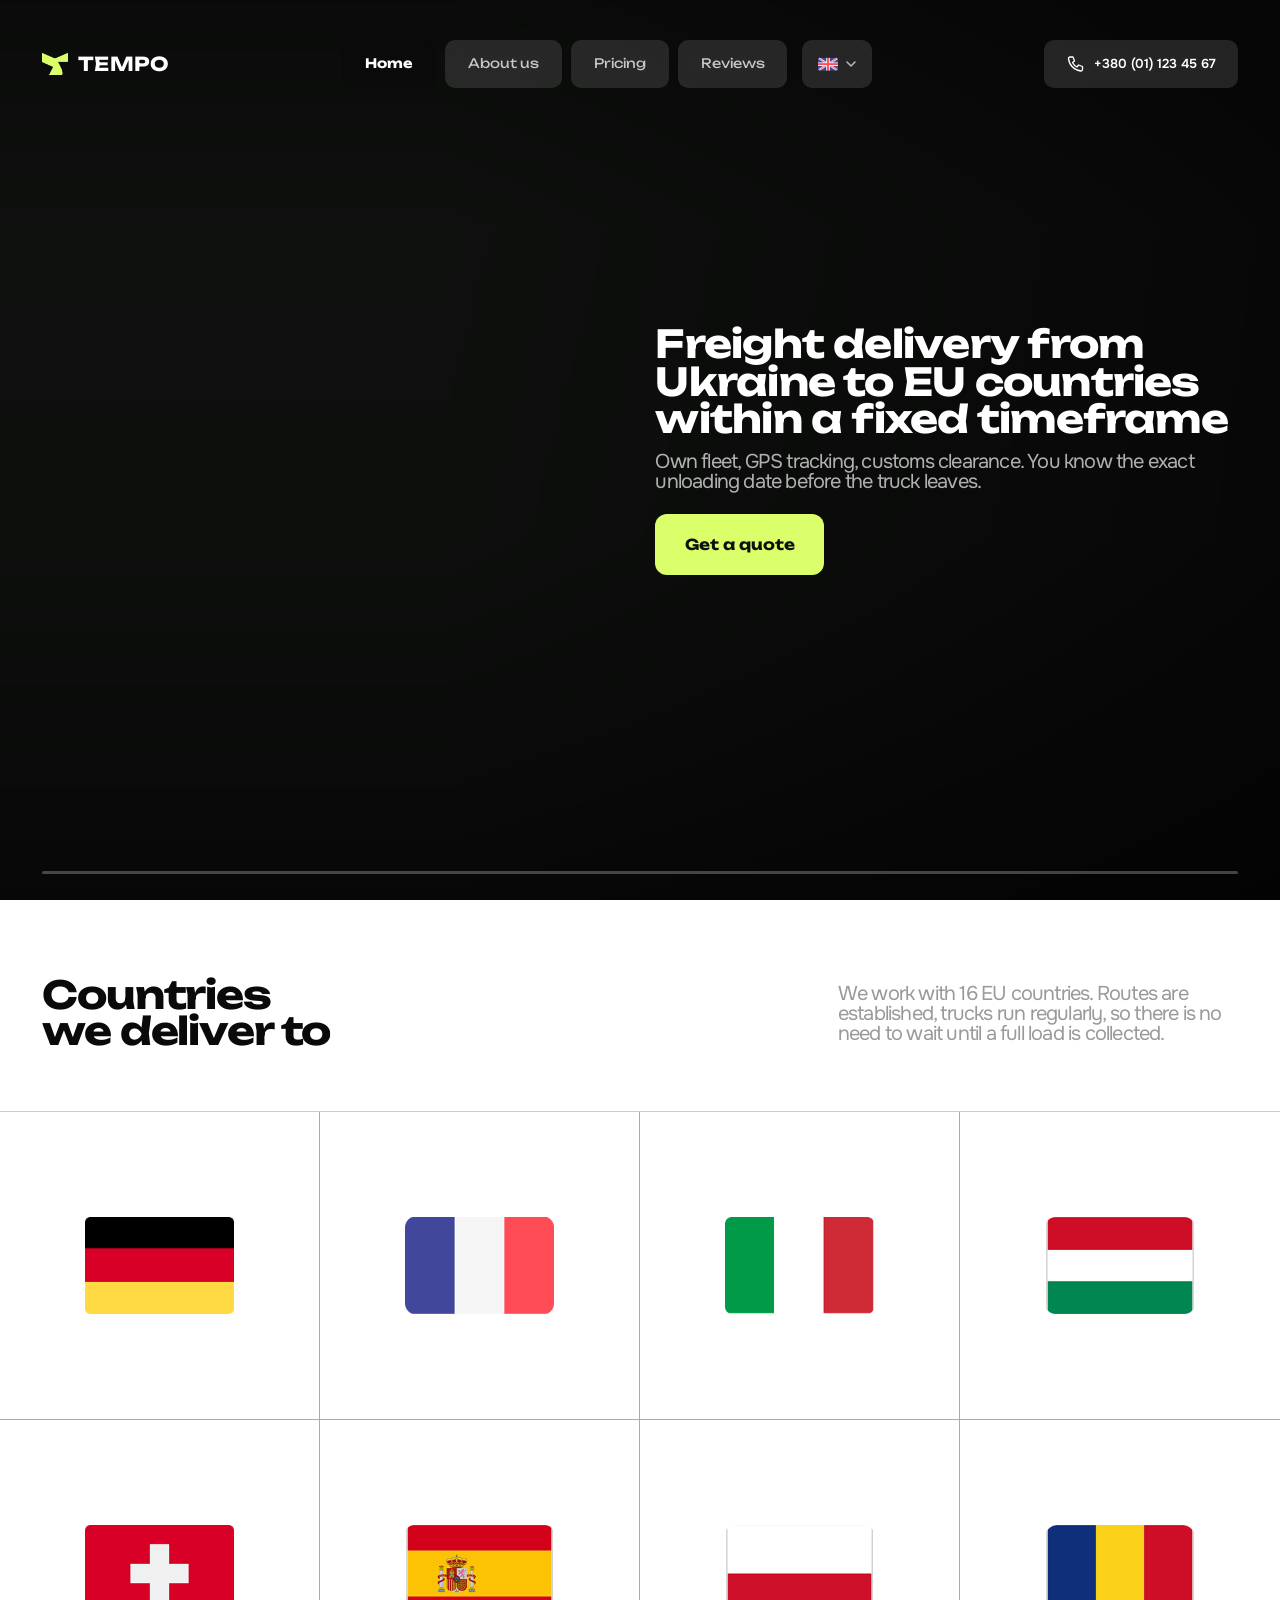
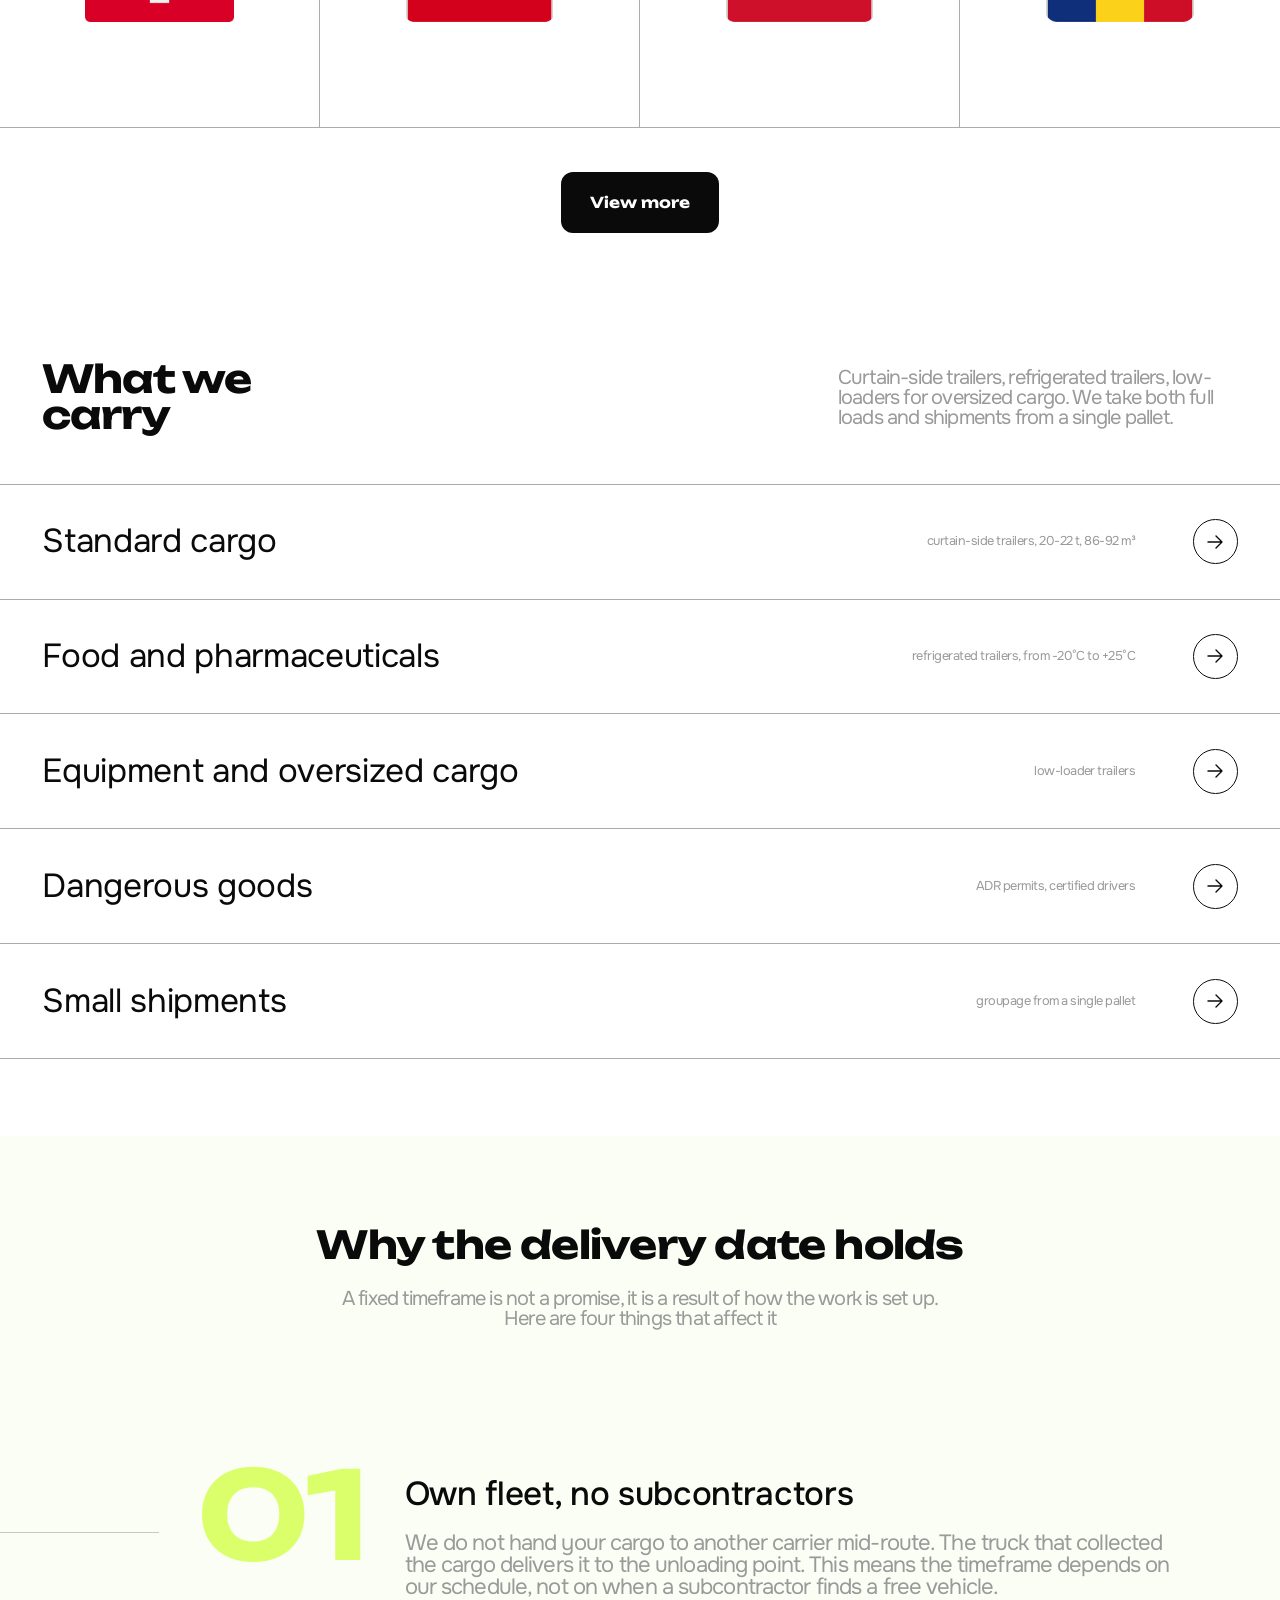
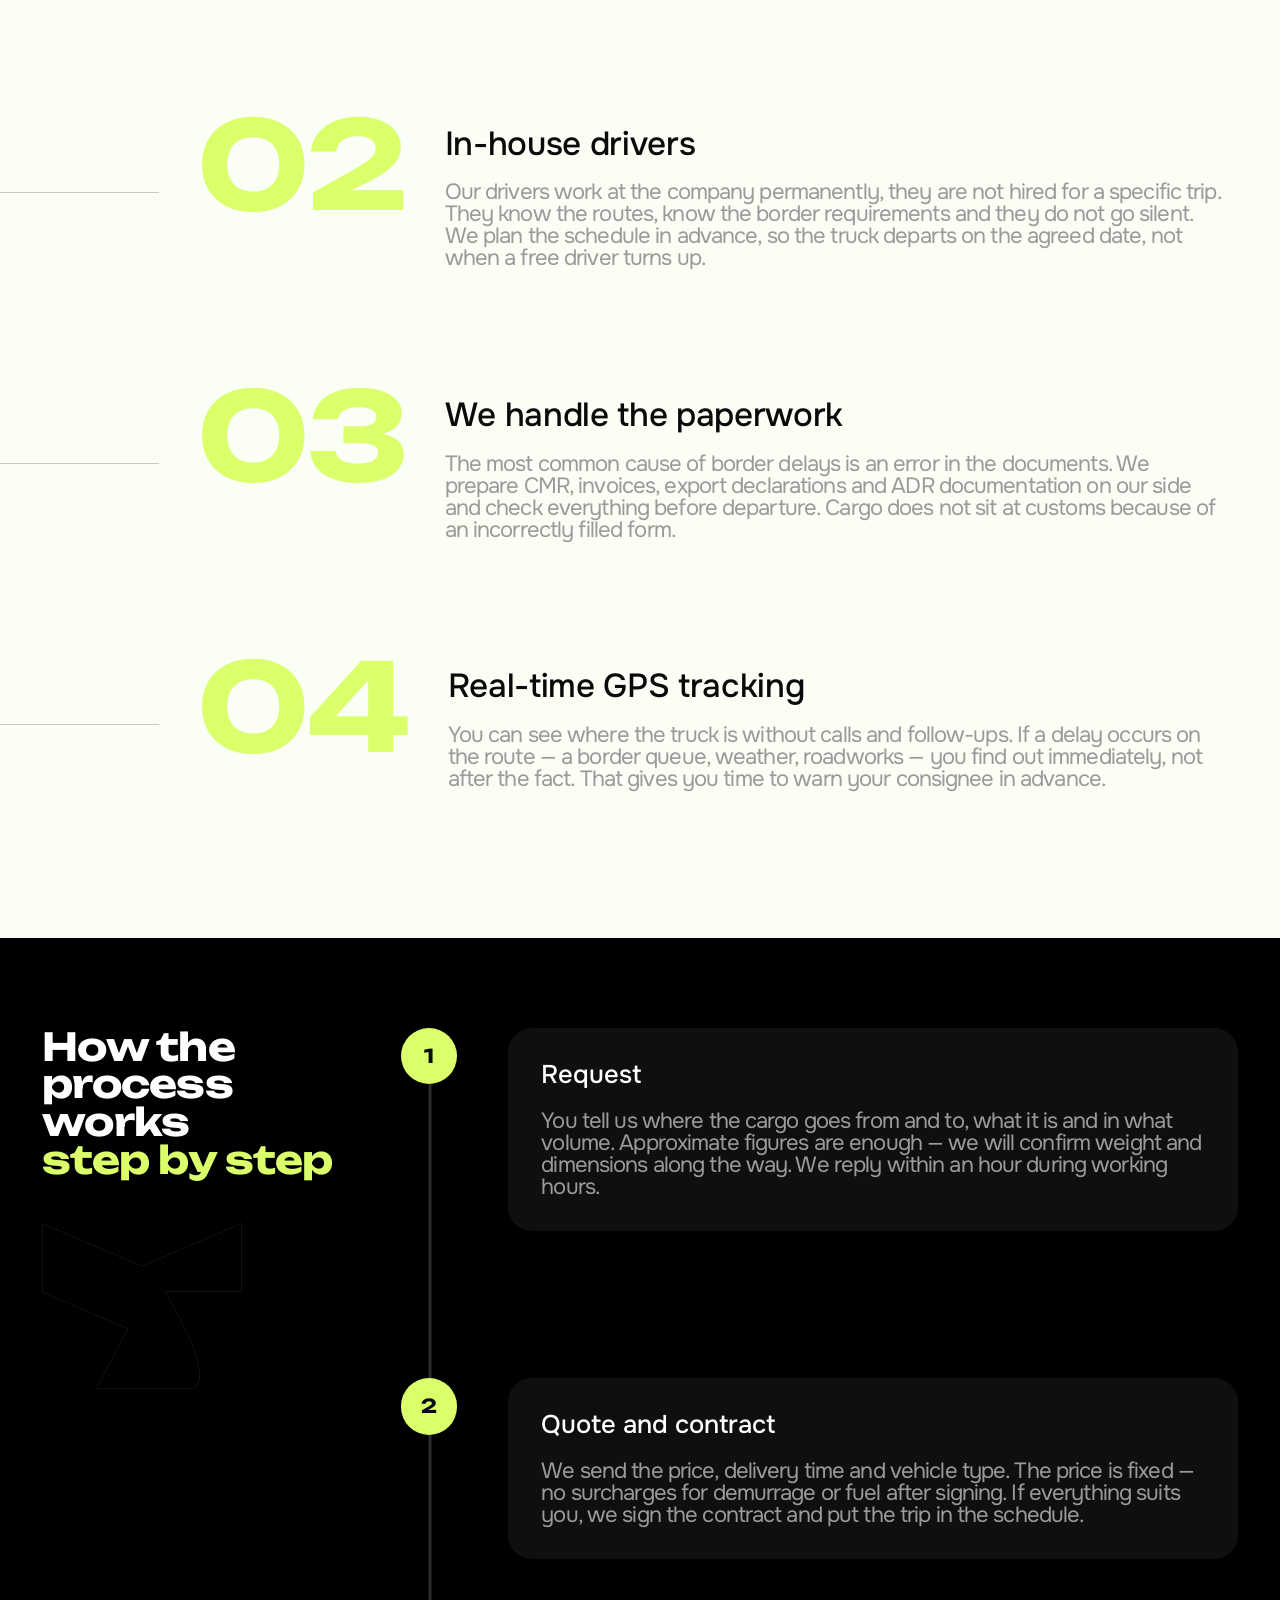
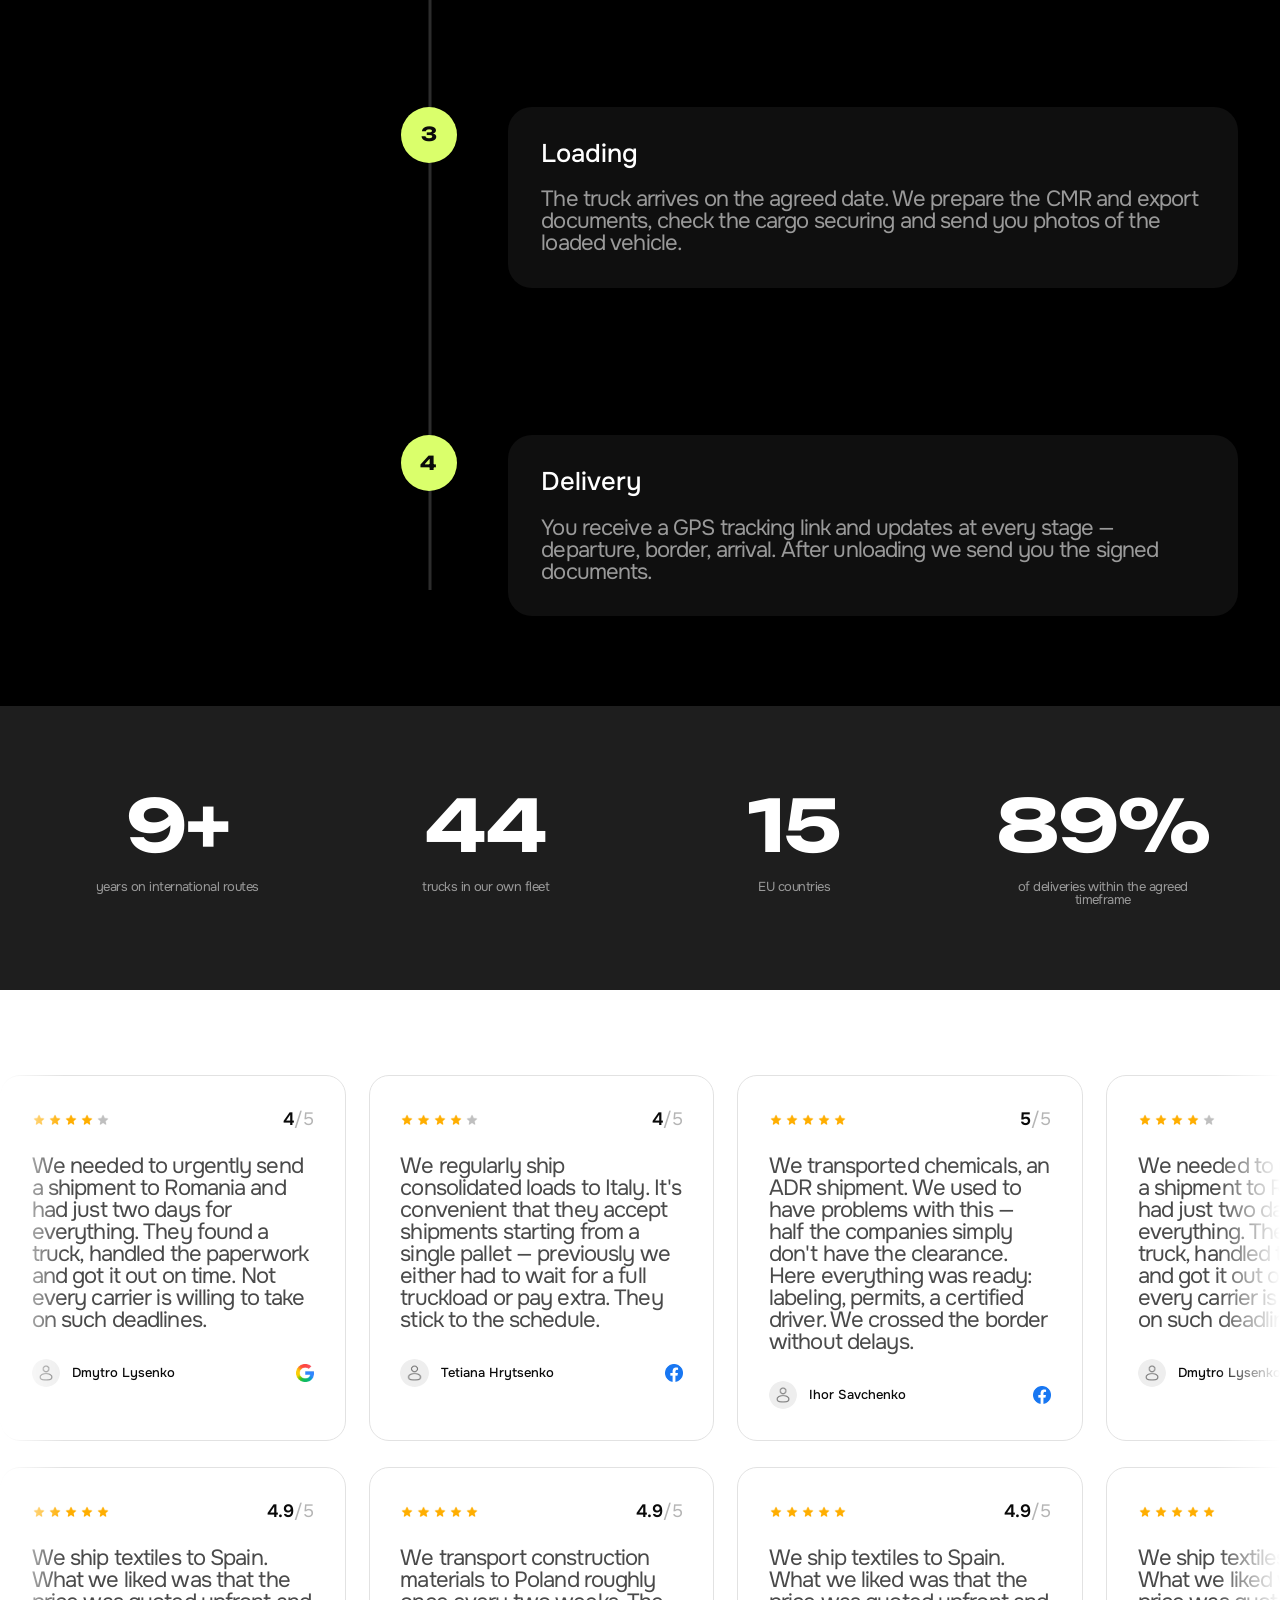
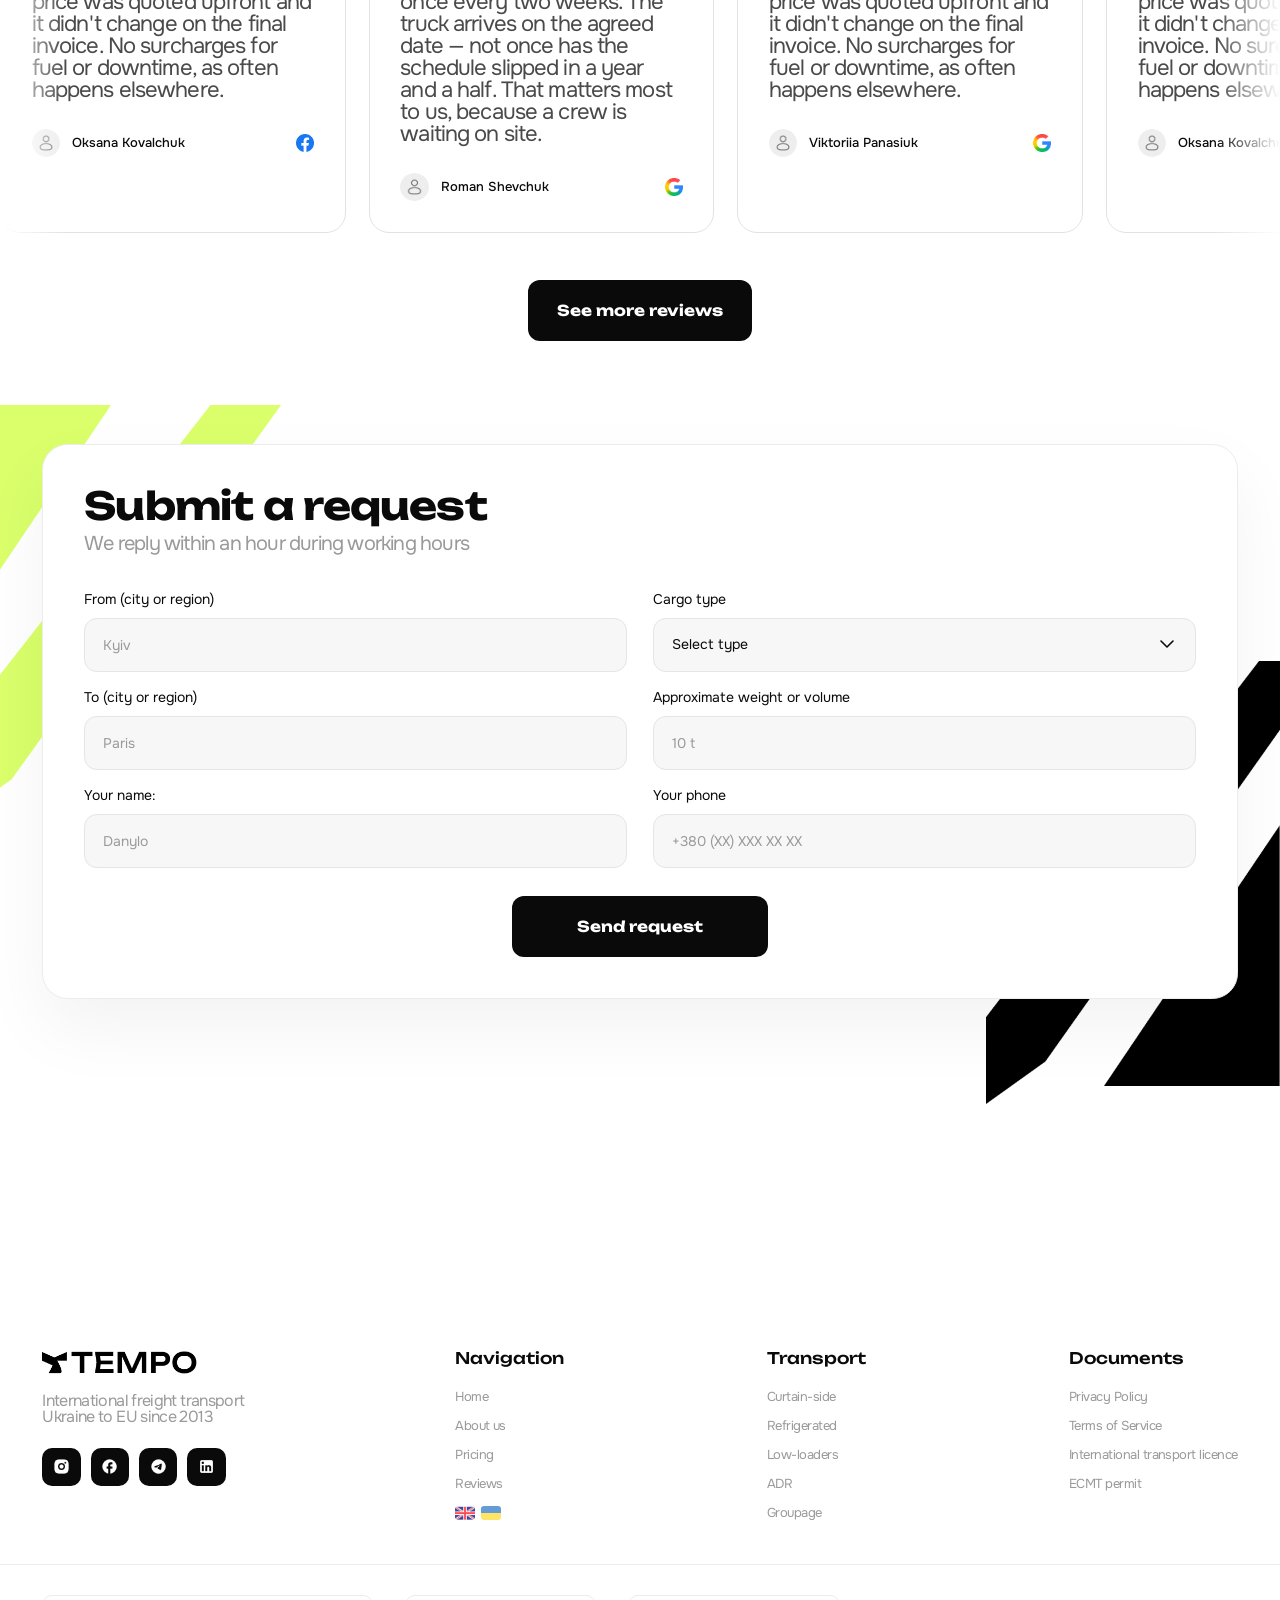
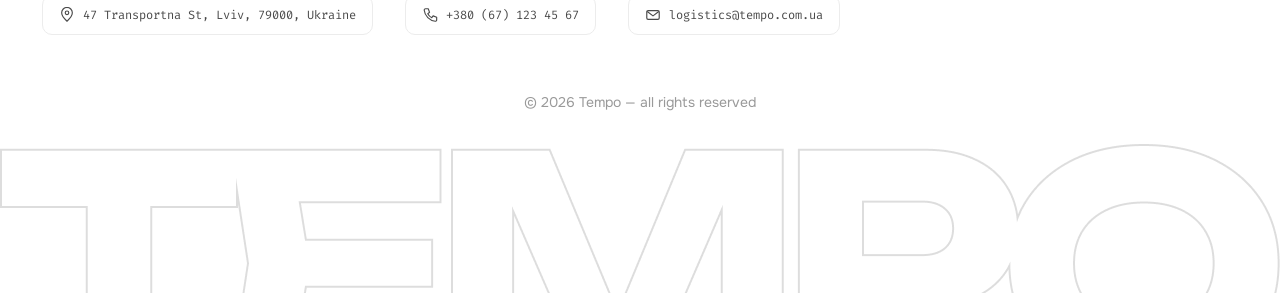
==== en/index.html @ 247bd6f9 "added uk language" ====
<!DOCTYPE html>
<html lang="en">
<head>
  <meta charset="UTF-8">
  <meta name="viewport" content="width=device-width, initial-scale=1.0">
  <title>Tempo — Freight delivery from Ukraine to EU countries</title>

  <link rel="preconnect" href="https://fonts.googleapis.com">
  <link rel="preconnect" href="https://fonts.gstatic.com" crossorigin>
  <link href="https://fonts.googleapis.com/css2?family=Unbounded:wght@400;500;600;700;800&family=Onest:wght@400;500;600;700&family=Fira+Code:wght@400;500;600&display=swap" rel="stylesheet">

  <link rel="stylesheet" href="../css/style.css">
</head>
<body>

  <header class="header">
    <div class="container header__inner">
      <a href="index.html" class="logo">
        <span class="logo__icon" aria-hidden="true"></span>
        <span>TEMPO</span>
      </a>

      <nav class="nav">
        <ul class="nav__list">
          <li><a href="index.html" class="nav__link is-active">Home</a></li>
          <li><a href="about.html" class="nav__link">About us</a></li>
          <li><a href="prices.html" class="nav__link">Pricing</a></li>
          <li><a href="reviews.html" class="nav__link">Reviews</a></li>
        </ul>

        <div class="lang-switch">
          <button class="lang-switch__btn" type="button" aria-expanded="false" aria-haspopup="true">
            <span class="lang-switch__flag" aria-hidden="true">
              <img src="../assets/img/uk-flag.png" alt="">
            </span>
            <svg class="lang-switch__chevron" width="10" height="6" viewBox="0 0 10 6" fill="none" xmlns="http://www.w3.org/2000/svg">
              <path d="M1 1L5 5L9 1" stroke="currentColor" stroke-width="1.5" stroke-linecap="round" stroke-linejoin="round"/>
            </svg>
          </button>
          <ul class="lang-switch__menu">
            <li><a href="../index.html" class="lang-switch__option">
              <svg width="20" height="14" viewBox="0 0 20 14" xmlns="http://www.w3.org/2000/svg" class="lang-switch__option-flag">
                <rect width="20" height="7" fill="#005BBB"/>
                <rect y="7" width="20" height="7" fill="#FFD500"/>
              </svg>
              Українська
            </a></li>
          </ul>
        </div>
      </nav>

      <a href="tel:+380011234567" class="phone">
        <svg width="18" height="18" viewBox="0 0 18 18" fill="none" xmlns="http://www.w3.org/2000/svg">
          <path d="M4 2h3l1.5 4-2 1.5a10 10 0 0 0 4.5 4.5l1.5-2 4 1.5v3a1.5 1.5 0 0 1-1.6 1.5A14 14 0 0 1 2.5 3.6 1.5 1.5 0 0 1 4 2Z" stroke="currentColor" stroke-width="1.3" stroke-linejoin="round"/>
        </svg>
        +380 (01) 123 45 67
      </a>
    </div>
  </header>

  <main>
    <section class="hero" data-header-theme="dark">
      <video class="hero__video" autoplay muted loop playsinline id="heroVideo">
        <source src="../assets/video/main-video.mp4" type="video/mp4">
      </video>
      <div class="hero__overlay"></div>

      <div class="container hero__inner">
        <div class="hero__content">
          <h1 class="hero__title">Freight delivery from Ukraine to EU countries within a fixed timeframe</h1>
          <p class="hero__subtitle subheading">Own fleet, GPS tracking, customs clearance. You know the exact unloading date before the truck leaves.</p>
          <a href="#contact" class="btn btn--primary">Get a quote</a>
        </div>
      </div>

      <div class="hero__progress" aria-hidden="true">
        <div class="hero__progress-fill" id="videoProgress"></div>
      </div>
    </section>

    <section class="countries" data-header-theme="light">
      <div class="container countries__header">
        <h2 class="countries__title" data-anim="wipe">Countries<br>we deliver to</h2>
        <p class="countries__desc subheading" data-anim="wipe">We work with 16 EU countries. Routes are established, trucks run regularly, so there is no need to wait until a full load is collected.</p>
      </div>

      <div class="countries__grid" data-anim="stagger">
        <div class="country-card">
          <img src="../assets/img/germany.png" alt="Germany" class="country-card__flag">
          <div class="country-card__overlay">
            <div class="country-card__info">
              <span class="country-card__label">Delivery time:</span>
              <span class="country-card__days">3–5 days</span>
              <ul class="country-card__cities">
                <li>Berlin</li><li>Hamburg</li><li>Munich</li><li>Cologne</li><li>Frankfurt</li><li>Stuttgart</li>
              </ul>
            </div>
            <h3 class="country-card__name">Germany</h3>
          </div>
        </div>

        <div class="country-card">
          <img src="../assets/img/france.png" alt="France" class="country-card__flag">
          <div class="country-card__overlay">
            <div class="country-card__info">
              <span class="country-card__label">Delivery time:</span>
              <span class="country-card__days">6–8 days</span>
              <ul class="country-card__cities">
                <li>Paris</li><li>Lyon</li><li>Marseille</li><li>Toulouse</li><li>Nice</li><li>Nantes</li><li>Strasbourg</li>
              </ul>
            </div>
            <h3 class="country-card__name">France</h3>
          </div>
        </div>

        <div class="country-card">
          <img src="../assets/img/italy.png" alt="Italy" class="country-card__flag">
          <div class="country-card__overlay">
            <div class="country-card__info">
              <span class="country-card__label">Delivery time:</span>
              <span class="country-card__days">5–7 days</span>
              <ul class="country-card__cities">
                <li>Milan</li><li>Rome</li><li>Turin</li><li>Bologna</li><li>Verona</li><li>Naples</li><li>Florence</li>
              </ul>
            </div>
            <h3 class="country-card__name">Italy</h3>
          </div>
        </div>

        <div class="country-card">
          <img src="../assets/img/hungary.png" alt="Hungary" class="country-card__flag">
          <div class="country-card__overlay">
            <div class="country-card__info">
              <span class="country-card__label">Delivery time:</span>
              <span class="country-card__days">2–3 days</span>
              <ul class="country-card__cities">
                <li>Budapest</li><li>Debrecen</li><li>Szeged</li><li>Miskolc</li><li>Győr</li><li>Pécs</li>
              </ul>
            </div>
            <h3 class="country-card__name">Hungary</h3>
          </div>
        </div>

        <div class="country-card">
          <img src="../assets/img/switzland.png" alt="Switzerland" class="country-card__flag">
          <div class="country-card__overlay">
            <div class="country-card__info">
              <span class="country-card__label">Delivery time:</span>
              <span class="country-card__days">5–7 days</span>
              <ul class="country-card__cities">
                <li>Zurich</li><li>Geneva</li><li>Basel</li><li>Bern</li><li>Lausanne</li><li>Lucerne</li>
              </ul>
            </div>
            <h3 class="country-card__name">Switzerland</h3>
          </div>
        </div>

        <div class="country-card">
          <img src="../assets/img/spain.png" alt="Spain" class="country-card__flag">
          <div class="country-card__overlay">
            <div class="country-card__info">
              <span class="country-card__label">Delivery time:</span>
              <span class="country-card__days">8–10 days</span>
              <ul class="country-card__cities">
                <li>Madrid</li><li>Barcelona</li><li>Valencia</li><li>Zaragoza</li><li>Seville</li><li>Bilbao</li>
              </ul>
            </div>
            <h3 class="country-card__name">Spain</h3>
          </div>
        </div>

        <div class="country-card">
          <img src="../assets/img/poland.png" alt="Poland" class="country-card__flag">
          <div class="country-card__overlay">
            <div class="country-card__info">
              <span class="country-card__label">Delivery time:</span>
              <span class="country-card__days">2–3 days</span>
              <ul class="country-card__cities">
                <li>Warsaw</li><li>Krakow</li><li>Wrocław</li><li>Poznań</li><li>Gdańsk</li><li>Łódź</li><li>Katowice</li>
              </ul>
            </div>
            <h3 class="country-card__name">Poland</h3>
          </div>
        </div>

        <div class="country-card">
          <img src="../assets/img/romania.png" alt="Romania" class="country-card__flag">
          <div class="country-card__overlay">
            <div class="country-card__info">
              <span class="country-card__label">Delivery time:</span>
              <span class="country-card__days">3–4 days</span>
              <ul class="country-card__cities">
                <li>Bucharest</li><li>Cluj-Napoca</li><li>Timișoara</li><li>Iași</li><li>Constanța</li><li>Brașov</li>
              </ul>
            </div>
            <h3 class="country-card__name">Romania</h3>
          </div>
        </div>
      </div>

      <div class="countries__footer">
        <a href="#" class="btn btn--dark">View more</a>
      </div>
    </section>

    <section class="carry" data-header-theme="light">
      <div class="container carry__header">
        <h2 class="carry__title" data-anim="wipe">What we<br>carry</h2>
        <p class="carry__desc subheading" data-anim="wipe">Curtain-side trailers, refrigerated trailers, low-loaders for oversized cargo. We take both full loads and shipments from a single pallet.</p>
      </div>

      <div class="accordion" data-anim="stagger">
        <div class="accordion-item">
          <button class="accordion-item__header" type="button" aria-expanded="false">
            <h3 class="accordion-item__title">Standard cargo</h3>
            <p class="accordion-item__preview">curtain-side trailers, 20-22 t, 86-92 m³</p>
            <span class="accordion-item__icon" aria-hidden="true">
              <svg width="20" height="20" viewBox="0 0 20 20" fill="none" xmlns="http://www.w3.org/2000/svg">
                <path d="M3 10H17M17 10L11 4M17 10L11 16" stroke="currentColor" stroke-width="1.4" stroke-linecap="round" stroke-linejoin="round"/>
              </svg>
            </span>
          </button>
          <div class="accordion-item__panel">
            <div class="accordion-item__panel-inner">
              <div class="accordion-item__content">
                <p>Curtain-side semi-trailer, 20–22 t, 86–92 m³, 33 europallets. Loading from the top, side or rear — the tarp and side rails come off, so long cargo and pallet-loaded equipment fit in easily. We carry building materials, furniture, appliances, packaged goods and components. Strapping and corner protectors are included in the price, anti-slip mats on request. Standard Poland–Germany direction — 2–5 days.</p>
              </div>
            </div>
          </div>
        </div>

        <div class="accordion-item">
          <button class="accordion-item__header" type="button" aria-expanded="false">
            <h3 class="accordion-item__title">Food and pharmaceuticals</h3>
            <p class="accordion-item__preview">refrigerated trailers, from -20°C to +25°C</p>
            <span class="accordion-item__icon" aria-hidden="true">
              <svg width="20" height="20" viewBox="0 0 20 20" fill="none" xmlns="http://www.w3.org/2000/svg">
                <path d="M3 10H17M17 10L11 4M17 10L11 16" stroke="currentColor" stroke-width="1.4" stroke-linecap="round" stroke-linejoin="round"/>
              </svg>
            </span>
          </button>
          <div class="accordion-item__panel">
            <div class="accordion-item__panel-inner">
              <div class="accordion-item__content">
                <p>Refrigerated trailers, 18–20 t, 76–82 m³, from -20°C to +25°C. Every truck has a temperature logger: the client gets a sensor report after the trip, not just the driver's word. Frozen and chilled food, confectionery, beverages, pharmaceuticals, cosmetics. Multi-temperature partitions for two zones in one truck. The fridge unit keeps running in the border queue too — we factor that into the trip cost instead of billing it separately later.</p>
              </div>
            </div>
          </div>
        </div>

        <div class="accordion-item">
          <button class="accordion-item__header" type="button" aria-expanded="false">
            <h3 class="accordion-item__title">Equipment and oversized cargo</h3>
            <p class="accordion-item__preview">low-loader trailers</p>
            <span class="accordion-item__icon" aria-hidden="true">
              <svg width="20" height="20" viewBox="0 0 20 20" fill="none" xmlns="http://www.w3.org/2000/svg">
                <path d="M3 10H17M17 10L11 4M17 10L11 16" stroke="currentColor" stroke-width="1.4" stroke-linecap="round" stroke-linejoin="round"/>
              </svg>
            </span>
          </button>
          <div class="accordion-item__panel">
            <div class="accordion-item__panel-inner">
              <div class="accordion-item__content">
                <p>Low-loader trailers up to 40 t. Height up to 4.3 m, width up to 3.5 m, length up to 24 m. Machine tools, construction and agricultural equipment, generators, steel structures, transformers. We handle the permits ourselves: on average 3–5 working days for a route through 2–3 countries. We plan the route around the specific load dimensions — checking bridges, tunnels and interchanges in advance, not finding out on the road.</p>
              </div>
            </div>
          </div>
        </div>

        <div class="accordion-item">
          <button class="accordion-item__header" type="button" aria-expanded="false">
            <h3 class="accordion-item__title">Dangerous goods</h3>
            <p class="accordion-item__preview">ADR permits, certified drivers</p>
            <span class="accordion-item__icon" aria-hidden="true">
              <svg width="20" height="20" viewBox="0 0 20 20" fill="none" xmlns="http://www.w3.org/2000/svg">
                <path d="M3 10H17M17 10L11 4M17 10L11 16" stroke="currentColor" stroke-width="1.4" stroke-linecap="round" stroke-linejoin="round"/>
              </svg>
            </span>
          </button>
          <div class="accordion-item__panel">
            <div class="accordion-item__panel-inner">
              <div class="accordion-item__content">
                <p>ADR certified since 2019. Tankers of 25–30 m³ and curtain-side semi-trailers for packaged ADR goods. Classes 2, 3, 4, 5, 6, 8, 9. Drivers hold ADR certificates, we have an in-house dangerous goods safety adviser (DGSA), and trucks carry a full emergency kit. We prepare the ADR documents and emergency cards. The client provides the safety data sheet — everything else is on our side.</p>
              </div>
            </div>
          </div>
        </div>

        <div class="accordion-item">
          <button class="accordion-item__header" type="button" aria-expanded="false">
            <h3 class="accordion-item__title">Small shipments</h3>
            <p class="accordion-item__preview">groupage from a single pallet</p>
            <span class="accordion-item__icon" aria-hidden="true">
              <svg width="20" height="20" viewBox="0 0 20 20" fill="none" xmlns="http://www.w3.org/2000/svg">
                <path d="M3 10H17M17 10L11 4M17 10L11 16" stroke="currentColor" stroke-width="1.4" stroke-linecap="round" stroke-linejoin="round"/>
              </svg>
            </span>
          </button>
          <div class="accordion-item__panel">
            <div class="accordion-item__panel-inner">
              <div class="accordion-item__content">
                <p>Groupage shipments from a single europallet. You only pay for the space you take: €80–150 per pallet up to 800 kg, or €50–90 per cubic metre. No need to wait for a full truck — routes to Poland, Germany and Czechia run on a weekly schedule. Delivery takes 1–3 days longer than a dedicated truck because of loading and unloading stops along the way.</p>
              </div>
            </div>
          </div>
        </div>
      </div>
    </section>

    <section class="why" data-header-theme="light">
      <div class="container why__header">
        <h2 class="why__title" data-anim="wipe">Why the delivery date holds</h2>
        <p class="why__desc subheading" data-anim="wipe">A fixed timeframe is not a promise, it is a result of how the work is set up. Here are four things that affect it</p>
      </div>

      <div class="why__list">
        <div class="container" data-anim="stagger">
          <div class="why-item">
            <span class="why-item__line" aria-hidden="true"></span>
            <span class="why-item__number">01</span>
            <div class="why-item__body">
              <h3 class="why-item__title">Own fleet, no subcontractors</h3>
              <p class="why-item__desc text-body">We do not hand your cargo to another carrier mid-route. The truck that collected the cargo delivers it to the unloading point. This means the timeframe depends on our schedule, not on when a subcontractor finds a free vehicle.</p>
            </div>
          </div>

          <div class="why-item">
            <span class="why-item__line" aria-hidden="true"></span>
            <span class="why-item__number">02</span>
            <div class="why-item__body">
              <h3 class="why-item__title">In-house drivers</h3>
              <p class="why-item__desc text-body">Our drivers work at the company permanently, they are not hired for a specific trip. They know the routes, know the border requirements and they do not go silent. We plan the schedule in advance, so the truck departs on the agreed date, not when a free driver turns up.</p>
            </div>
          </div>

          <div class="why-item">
            <span class="why-item__line" aria-hidden="true"></span>
            <span class="why-item__number">03</span>
            <div class="why-item__body">
              <h3 class="why-item__title">We handle the paperwork</h3>
              <p class="why-item__desc text-body">The most common cause of border delays is an error in the documents. We prepare CMR, invoices, export declarations and ADR documentation on our side and check everything before departure. Cargo does not sit at customs because of an incorrectly filled form.</p>
            </div>
          </div>

          <div class="why-item">
            <span class="why-item__line" aria-hidden="true"></span>
            <span class="why-item__number">04</span>
            <div class="why-item__body">
              <h3 class="why-item__title">Real-time GPS tracking</h3>
              <p class="why-item__desc text-body">You can see where the truck is without calls and follow-ups. If a delay occurs on the route — a border queue, weather, roadworks — you find out immediately, not after the fact. That gives you time to warn your consignee in advance.</p>
            </div>
          </div>
        </div>
      </div>
    </section>

    <section class="steps" data-header-theme="dark">
      <div class="container steps__inner">
        <div class="steps__aside">
          <h2 class="steps__title">How the<br>process works<br><span class="steps__title-accent">step by step</span></h2>
          <img src="../assets/img/tempo-logo-stroke-only.png" alt="" class="steps__watermark" aria-hidden="true">
        </div>

        <div class="steps__timeline">
          <div class="steps__track" aria-hidden="true">
            <div class="steps__track-fill" id="stepsTrackFill"></div>
          </div>

          <ol class="steps__list">
            <li class="steps__item">
              <span class="steps__circle">1</span>
              <div class="steps__card">
                <h3 class="steps__card-title">Request</h3>
                <p class="steps__card-desc text-body">You tell us where the cargo goes from and to, what it is and in what volume. Approximate figures are enough — we will confirm weight and dimensions along the way. We reply within an hour during working hours.</p>
              </div>
            </li>

            <li class="steps__item">
              <span class="steps__circle">2</span>
              <div class="steps__card">
                <h3 class="steps__card-title">Quote and contract</h3>
                <p class="steps__card-desc text-body">We send the price, delivery time and vehicle type. The price is fixed — no surcharges for demurrage or fuel after signing. If everything suits you, we sign the contract and put the trip in the schedule.</p>
              </div>
            </li>

            <li class="steps__item">
              <span class="steps__circle">3</span>
              <div class="steps__card">
                <h3 class="steps__card-title">Loading</h3>
                <p class="steps__card-desc text-body">The truck arrives on the agreed date. We prepare the CMR and export documents, check the cargo securing and send you photos of the loaded vehicle.</p>
              </div>
            </li>

            <li class="steps__item">
              <span class="steps__circle">4</span>
              <div class="steps__card">
                <h3 class="steps__card-title">Delivery</h3>
                <p class="steps__card-desc text-body">You receive a GPS tracking link and updates at every stage — departure, border, arrival. After unloading we send you the signed documents.</p>
              </div>
            </li>
          </ol>
        </div>
      </div>
    </section>

    <section class="achievements" data-header-theme="dark">
      <div class="container achievements__grid">
        <div class="achievement">
          <span class="achievement__number" data-target="10" data-suffix="+">0+</span>
          <p class="achievement__label">years on international routes</p>
        </div>
        <div class="achievement">
          <span class="achievement__number" data-target="48" data-suffix="">0</span>
          <p class="achievement__label">trucks in our own fleet</p>
        </div>
        <div class="achievement">
          <span class="achievement__number" data-target="16" data-suffix="">0</span>
          <p class="achievement__label">EU countries</p>
        </div>
        <div class="achievement">
          <span class="achievement__number" data-target="97" data-suffix="%">0%</span>
          <p class="achievement__label">of deliveries within the agreed timeframe</p>
        </div>
      </div>
    </section>

    <section class="reviews" data-header-theme="light">
      <div class="reviews__marquee reviews__marquee--row1">
        <div class="reviews__track">
          <div class="reviews__set">
            <article class="review-card">
              <div class="review-card__top">
                <div class="review-card__stars" aria-hidden="true">
                  <img src="../assets/img/star-yellow.png" alt="" class="star-icon"><img src="../assets/img/star-yellow.png" alt="" class="star-icon"><img src="../assets/img/star-yellow.png" alt="" class="star-icon"><img src="../assets/img/star-yellow.png" alt="" class="star-icon"><img src="../assets/img/star-grey.png" alt="" class="star-icon">
                </div>
                <span class="review-card__score">4<span class="review-card__score-max">/5</span></span>
              </div>
              <p class="review-card__text text-body">We needed to urgently send a shipment to Romania and had just two days for everything. They found a truck, handled the paperwork and got it out on time. Not every carrier is willing to take on such deadlines.</p>
              <div class="review-card__footer">
                <img src="../assets/img/user-icon.png" alt="" class="review-card__avatar">
                <span class="review-card__name">Dmytro Lysenko</span>
                <img src="../assets/img/google-logo.png" alt="Google" class="review-card__platform">
              </div>
            </article>

            <article class="review-card">
              <div class="review-card__top">
                <div class="review-card__stars" aria-hidden="true">
                  <img src="../assets/img/star-yellow.png" alt="" class="star-icon"><img src="../assets/img/star-yellow.png" alt="" class="star-icon"><img src="../assets/img/star-yellow.png" alt="" class="star-icon"><img src="../assets/img/star-yellow.png" alt="" class="star-icon"><img src="../assets/img/star-grey.png" alt="" class="star-icon">
                </div>
                <span class="review-card__score">4<span class="review-card__score-max">/5</span></span>
              </div>
              <p class="review-card__text text-body">We regularly ship consolidated loads to Italy. It's convenient that they accept shipments starting from a single pallet — previously we either had to wait for a full truckload or pay extra. They stick to the schedule.</p>
              <div class="review-card__footer">
                <img src="../assets/img/user-icon.png" alt="" class="review-card__avatar">
                <span class="review-card__name">Tetiana Hrytsenko</span>
                <img src="../assets/img/logos_facebook.png" alt="Facebook" class="review-card__platform">
              </div>
            </article>

            <article class="review-card">
              <div class="review-card__top">
                <div class="review-card__stars" aria-hidden="true">
                  <img src="../assets/img/star-yellow.png" alt="" class="star-icon"><img src="../assets/img/star-yellow.png" alt="" class="star-icon"><img src="../assets/img/star-yellow.png" alt="" class="star-icon"><img src="../assets/img/star-yellow.png" alt="" class="star-icon"><img src="../assets/img/star-yellow.png" alt="" class="star-icon">
                </div>
                <span class="review-card__score">5<span class="review-card__score-max">/5</span></span>
              </div>
              <p class="review-card__text text-body">We transported chemicals, an ADR shipment. We used to have problems with this — half the companies simply don't have the clearance. Here everything was ready: labeling, permits, a certified driver. We crossed the border without delays.</p>
              <div class="review-card__footer">
                <img src="../assets/img/user-icon.png" alt="" class="review-card__avatar">
                <span class="review-card__name">Ihor Savchenko</span>
                <img src="../assets/img/logos_facebook.png" alt="Facebook" class="review-card__platform">
              </div>
            </article>
          </div>

          <div class="reviews__set" aria-hidden="true">
            <article class="review-card">
              <div class="review-card__top">
                <div class="review-card__stars" aria-hidden="true">
                  <img src="../assets/img/star-yellow.png" alt="" class="star-icon"><img src="../assets/img/star-yellow.png" alt="" class="star-icon"><img src="../assets/img/star-yellow.png" alt="" class="star-icon"><img src="../assets/img/star-yellow.png" alt="" class="star-icon"><img src="../assets/img/star-grey.png" alt="" class="star-icon">
                </div>
                <span class="review-card__score">4<span class="review-card__score-max">/5</span></span>
              </div>
              <p class="review-card__text text-body">We needed to urgently send a shipment to Romania and had just two days for everything. They found a truck, handled the paperwork and got it out on time. Not every carrier is willing to take on such deadlines.</p>
              <div class="review-card__footer">
                <img src="../assets/img/user-icon.png" alt="" class="review-card__avatar">
                <span class="review-card__name">Dmytro Lysenko</span>
                <img src="../assets/img/google-logo.png" alt="Google" class="review-card__platform">
              </div>
            </article>

            <article class="review-card">
              <div class="review-card__top">
                <div class="review-card__stars" aria-hidden="true">
                  <img src="../assets/img/star-yellow.png" alt="" class="star-icon"><img src="../assets/img/star-yellow.png" alt="" class="star-icon"><img src="../assets/img/star-yellow.png" alt="" class="star-icon"><img src="../assets/img/star-yellow.png" alt="" class="star-icon"><img src="../assets/img/star-grey.png" alt="" class="star-icon">
                </div>
                <span class="review-card__score">4<span class="review-card__score-max">/5</span></span>
              </div>
              <p class="review-card__text text-body">We regularly ship consolidated loads to Italy. It's convenient that they accept shipments starting from a single pallet — previously we either had to wait for a full truckload or pay extra. They stick to the schedule.</p>
              <div class="review-card__footer">
                <img src="../assets/img/user-icon.png" alt="" class="review-card__avatar">
                <span class="review-card__name">Tetiana Hrytsenko</span>
                <img src="../assets/img/logos_facebook.png" alt="Facebook" class="review-card__platform">
              </div>
            </article>

            <article class="review-card">
              <div class="review-card__top">
                <div class="review-card__stars" aria-hidden="true">
                  <img src="../assets/img/star-yellow.png" alt="" class="star-icon"><img src="../assets/img/star-yellow.png" alt="" class="star-icon"><img src="../assets/img/star-yellow.png" alt="" class="star-icon"><img src="../assets/img/star-yellow.png" alt="" class="star-icon"><img src="../assets/img/star-yellow.png" alt="" class="star-icon">
                </div>
                <span class="review-card__score">5<span class="review-card__score-max">/5</span></span>
              </div>
              <p class="review-card__text text-body">We transported chemicals, an ADR shipment. We used to have problems with this — half the companies simply don't have the clearance. Here everything was ready: labeling, permits, a certified driver. We crossed the border without delays.</p>
              <div class="review-card__footer">
                <img src="../assets/img/user-icon.png" alt="" class="review-card__avatar">
                <span class="review-card__name">Ihor Savchenko</span>
                <img src="../assets/img/logos_facebook.png" alt="Facebook" class="review-card__platform">
              </div>
            </article>
          </div>
        </div>
      </div>

      <div class="reviews__marquee reviews__marquee--row2">
        <div class="reviews__track">
          <div class="reviews__set">
            <article class="review-card">
              <div class="review-card__top">
                <div class="review-card__stars" aria-hidden="true">
                  <img src="../assets/img/star-yellow.png" alt="" class="star-icon"><img src="../assets/img/star-yellow.png" alt="" class="star-icon"><img src="../assets/img/star-yellow.png" alt="" class="star-icon"><img src="../assets/img/star-yellow.png" alt="" class="star-icon"><img src="../assets/img/star-yellow.png" alt="" class="star-icon">
                </div>
                <span class="review-card__score">4.9<span class="review-card__score-max">/5</span></span>
              </div>
              <p class="review-card__text text-body">We ship textiles to Spain. What we liked was that the price was quoted upfront and it didn't change on the final invoice. No surcharges for fuel or downtime, as often happens elsewhere.</p>
              <div class="review-card__footer">
                <img src="../assets/img/user-icon.png" alt="" class="review-card__avatar">
                <span class="review-card__name">Oksana Kovalchuk</span>
                <img src="../assets/img/logos_facebook.png" alt="Facebook" class="review-card__platform">
              </div>
            </article>

            <article class="review-card">
              <div class="review-card__top">
                <div class="review-card__stars" aria-hidden="true">
                  <img src="../assets/img/star-yellow.png" alt="" class="star-icon"><img src="../assets/img/star-yellow.png" alt="" class="star-icon"><img src="../assets/img/star-yellow.png" alt="" class="star-icon"><img src="../assets/img/star-yellow.png" alt="" class="star-icon"><img src="../assets/img/star-yellow.png" alt="" class="star-icon">
                </div>
                <span class="review-card__score">4.9<span class="review-card__score-max">/5</span></span>
              </div>
              <p class="review-card__text text-body">We transport construction materials to Poland roughly once every two weeks. The truck arrives on the agreed date — not once has the schedule slipped in a year and a half. That matters most to us, because a crew is waiting on site.</p>
              <div class="review-card__footer">
                <img src="../assets/img/user-icon.png" alt="" class="review-card__avatar">
                <span class="review-card__name">Roman Shevchuk</span>
                <img src="../assets/img/google-logo.png" alt="Google" class="review-card__platform">
              </div>
            </article>

            <article class="review-card">
              <div class="review-card__top">
                <div class="review-card__stars" aria-hidden="true">
                  <img src="../assets/img/star-yellow.png" alt="" class="star-icon"><img src="../assets/img/star-yellow.png" alt="" class="star-icon"><img src="../assets/img/star-yellow.png" alt="" class="star-icon"><img src="../assets/img/star-yellow.png" alt="" class="star-icon"><img src="../assets/img/star-yellow.png" alt="" class="star-icon">
                </div>
                <span class="review-card__score">4.9<span class="review-card__score-max">/5</span></span>
              </div>
              <p class="review-card__text text-body">We ship textiles to Spain. What we liked was that the price was quoted upfront and it didn't change on the final invoice. No surcharges for fuel or downtime, as often happens elsewhere.</p>
              <div class="review-card__footer">
                <img src="../assets/img/user-icon.png" alt="" class="review-card__avatar">
                <span class="review-card__name">Viktoriia Panasiuk</span>
                <img src="../assets/img/google-logo.png" alt="Google" class="review-card__platform">
              </div>
            </article>
          </div>

          <div class="reviews__set" aria-hidden="true">
            <article class="review-card">
              <div class="review-card__top">
                <div class="review-card__stars" aria-hidden="true">
                  <img src="../assets/img/star-yellow.png" alt="" class="star-icon"><img src="../assets/img/star-yellow.png" alt="" class="star-icon"><img src="../assets/img/star-yellow.png" alt="" class="star-icon"><img src="../assets/img/star-yellow.png" alt="" class="star-icon"><img src="../assets/img/star-yellow.png" alt="" class="star-icon">
                </div>
                <span class="review-card__score">4.9<span class="review-card__score-max">/5</span></span>
              </div>
              <p class="review-card__text text-body">We ship textiles to Spain. What we liked was that the price was quoted upfront and it didn't change on the final invoice. No surcharges for fuel or downtime, as often happens elsewhere.</p>
              <div class="review-card__footer">
                <img src="../assets/img/user-icon.png" alt="" class="review-card__avatar">
                <span class="review-card__name">Oksana Kovalchuk</span>
                <img src="../assets/img/logos_facebook.png" alt="Facebook" class="review-card__platform">
              </div>
            </article>

            <article class="review-card">
              <div class="review-card__top">
                <div class="review-card__stars" aria-hidden="true">
                  <img src="../assets/img/star-yellow.png" alt="" class="star-icon"><img src="../assets/img/star-yellow.png" alt="" class="star-icon"><img src="../assets/img/star-yellow.png" alt="" class="star-icon"><img src="../assets/img/star-yellow.png" alt="" class="star-icon"><img src="../assets/img/star-yellow.png" alt="" class="star-icon">
                </div>
                <span class="review-card__score">4.9<span class="review-card__score-max">/5</span></span>
              </div>
              <p class="review-card__text text-body">We transport construction materials to Poland roughly once every two weeks. The truck arrives on the agreed date — not once has the schedule slipped in a year and a half. That matters most to us, because a crew is waiting on site.</p>
              <div class="review-card__footer">
                <img src="../assets/img/user-icon.png" alt="" class="review-card__avatar">
                <span class="review-card__name">Roman Shevchuk</span>
                <img src="../assets/img/google-logo.png" alt="Google" class="review-card__platform">
              </div>
            </article>

            <article class="review-card">
              <div class="review-card__top">
                <div class="review-card__stars" aria-hidden="true">
                  <img src="../assets/img/star-yellow.png" alt="" class="star-icon"><img src="../assets/img/star-yellow.png" alt="" class="star-icon"><img src="../assets/img/star-yellow.png" alt="" class="star-icon"><img src="../assets/img/star-yellow.png" alt="" class="star-icon"><img src="../assets/img/star-yellow.png" alt="" class="star-icon">
                </div>
                <span class="review-card__score">4.9<span class="review-card__score-max">/5</span></span>
              </div>
              <p class="review-card__text text-body">We ship textiles to Spain. What we liked was that the price was quoted upfront and it didn't change on the final invoice. No surcharges for fuel or downtime, as often happens elsewhere.</p>
              <div class="review-card__footer">
                <img src="../assets/img/user-icon.png" alt="" class="review-card__avatar">
                <span class="review-card__name">Viktoriia Panasiuk</span>
                <img src="../assets/img/google-logo.png" alt="Google" class="review-card__platform">
              </div>
            </article>
          </div>
        </div>
      </div>

      <div class="reviews__footer">
        <a href="reviews.html" class="btn btn--dark">See more reviews</a>
      </div>
    </section>

    <section class="contact" id="contact" data-header-theme="light">
      <img src="../assets/img/vector-green2.png" alt="" class="contact__vector contact__vector--green" aria-hidden="true">
      <img src="../assets/img/vector-black2.png" alt="" class="contact__vector contact__vector--black" aria-hidden="true">

      <div class="container">
        <div class="contact-card">
          <h2 class="contact-card__title" data-anim="wipe">Submit a request</h2>
          <p class="contact-card__subtitle subheading" data-anim="wipe">We reply within an hour during working hours</p>

          <form class="contact-form" data-anim="stagger">
            <div class="contact-form__row">
              <div class="contact-form__field">
                <label for="fromCity">From (city or region)</label>
                <input type="text" id="fromCity" name="fromCity" placeholder="Kyiv">
              </div>
              <div class="contact-form__field">
                <label for="cargoType">Cargo type</label>
                <select id="cargoType" name="cargoType">
                  <option value="" disabled selected>Select type</option>
                  <option value="tent">Curtain-side</option>
                  <option value="fridge">Refrigerated</option>
                  <option value="trawl">Low-loader</option>
                  <option value="adr">ADR</option>
                  <option value="groupage">Groupage</option>
                </select>
              </div>
            </div>

            <div class="contact-form__row">
              <div class="contact-form__field">
                <label for="toCity">To (city or region)</label>
                <input type="text" id="toCity" name="toCity" placeholder="Paris">
              </div>
              <div class="contact-form__field">
                <label for="cargoWeight">Approximate weight or volume</label>
                <input type="text" id="cargoWeight" name="cargoWeight" placeholder="10 t">
              </div>
            </div>

            <div class="contact-form__row">
              <div class="contact-form__field">
                <label for="clientName">Your name:</label>
                <input type="text" id="clientName" name="clientName" placeholder="Danylo">
              </div>
              <div class="contact-form__field">
                <label for="clientPhone">Your phone</label>
                <input type="tel" id="clientPhone" name="clientPhone" placeholder="+380 (XX) XXX XX XX">
              </div>
            </div>

            <div class="contact-form__submit">
              <button type="submit" class="btn btn--dark">Send request</button>
            </div>
          </form>
        </div>
      </div>
    </section>
  </main>

  <footer class="footer" data-header-theme="light">
    <div class="container footer__top">
      <div class="footer__brand">
        <a href="index.html" class="logo">
          <img src="../assets/img/tempo-logo-plus-text.png" alt="Tempo">
        </a>
        <p class="footer__tagline">International freight transport Ukraine to EU since 2013</p>
        <div class="footer__social">
          <a href="#" class="footer__social-link" aria-label="Instagram"><img src="../assets/icons/ri_instagram-fill.png" alt=""></a>
          <a href="#" class="footer__social-link" aria-label="Facebook"><img src="../assets/icons/ic_baseline-facebook.png" alt=""></a>
          <a href="#" class="footer__social-link" aria-label="Telegram"><img src="../assets/icons/ic_sharp-telegram.png" alt=""></a>
          <a href="#" class="footer__social-link" aria-label="LinkedIn"><img src="../assets/icons/mdi_linkedin.png" alt=""></a>
        </div>
      </div>

      <div class="footer__col">
        <h3 class="footer__col-title">Navigation</h3>
        <ul class="footer__list">
          <li><a href="index.html">Home</a></li>
          <li><a href="about.html">About us</a></li>
          <li><a href="prices.html">Pricing</a></li>
          <li><a href="reviews.html">Reviews</a></li>
        </ul>
        <div class="footer__flags">
          <a href="index.html" class="is-active" aria-label="English">
            <img src="../assets/img/uk-flag.png" alt="">
          </a>
          <a href="../index.html" aria-label="Українська">
            <svg width="20" height="14" viewBox="0 0 20 14" xmlns="http://www.w3.org/2000/svg">
              <rect width="20" height="7" fill="#005BBB"/>
              <rect y="7" width="20" height="7" fill="#FFD500"/>
            </svg>
          </a>
        </div>
      </div>

      <div class="footer__col">
        <h3 class="footer__col-title">Transport</h3>
        <ul class="footer__list">
          <li><a href="#">Curtain-side</a></li>
          <li><a href="#">Refrigerated</a></li>
          <li><a href="#">Low-loaders</a></li>
          <li><a href="#">ADR</a></li>
          <li><a href="#">Groupage</a></li>
        </ul>
      </div>

      <div class="footer__col">
        <h3 class="footer__col-title">Documents</h3>
        <ul class="footer__list">
          <li><a href="#">Privacy Policy</a></li>
          <li><a href="#">Terms of Service</a></li>
          <li><a href="#">International transport licence</a></li>
          <li><a href="#">ECMT permit</a></li>
        </ul>
      </div>
    </div>

    <div class="container footer__contacts">
      <span class="footer__contact-item">
        <svg width="16" height="16" viewBox="0 0 18 18" fill="none" xmlns="http://www.w3.org/2000/svg">
          <path d="M9 16s6-5.5 6-9.5A6 6 0 0 0 3 6.5C3 10.5 9 16 9 16Z" stroke="currentColor" stroke-width="1.3" stroke-linejoin="round"/>
          <circle cx="9" cy="6.5" r="2" stroke="currentColor" stroke-width="1.3"/>
        </svg>
        47 Transportna St, Lviv, 79000, Ukraine
      </span>
      <span class="footer__contact-item">
        <svg width="16" height="16" viewBox="0 0 18 18" fill="none" xmlns="http://www.w3.org/2000/svg">
          <path d="M4 2h3l1.5 4-2 1.5a10 10 0 0 0 4.5 4.5l1.5-2 4 1.5v3a1.5 1.5 0 0 1-1.6 1.5A14 14 0 0 1 2.5 3.6 1.5 1.5 0 0 1 4 2Z" stroke="currentColor" stroke-width="1.3" stroke-linejoin="round"/>
        </svg>
        +380 (67) 123 45 67
      </span>
      <span class="footer__contact-item">
        <svg width="16" height="16" viewBox="0 0 18 18" fill="none" xmlns="http://www.w3.org/2000/svg">
          <rect x="2" y="4" width="14" height="10" rx="1.5" stroke="currentColor" stroke-width="1.3"/>
          <path d="M2.5 5l6.5 5 6.5-5" stroke="currentColor" stroke-width="1.3" stroke-linejoin="round"/>
        </svg>
        logistics@tempo.com.ua
      </span>
    </div>

    <p class="footer__copyright">© <span id="footerYear">2026</span> Tempo — all rights reserved</p>

    <img src="../assets/img/TEMPO.png" alt="" class="footer__watermark" aria-hidden="true">
  </footer>

  <script src="../js/main.js" defer></script>
</body>
</html>
---- css/style.css ----
/* ===== Reset ===== */
*, *::before, *::after {
  box-sizing: border-box;
  margin: 0;
  padding: 0;
}

html {
  -webkit-text-size-adjust: 100%;
  scroll-behavior: smooth;
}

::selection {
  background-color: var(--color-accent);
  color: #0a0a0a;
}

/* ===== Scroll animations ===== */
/* mask wipe: заголовки/підзаголовки секцій проявляються зліва направо */
[data-anim="wipe"] {
  clip-path: inset(0 100% 0 0);
  padding-bottom: 0.1em;
  transition: clip-path 800ms cubic-bezier(0.65, 0, 0.35, 1);
}
[data-anim="wipe"].is-visible {
  clip-path: inset(0 0 0 0);
}

/* stagger: прямі діти контейнера з'являються по черзі знизу */
[data-anim="stagger"] > * {
  opacity: 0;
  transform: translateY(18px);
  transition: opacity 500ms cubic-bezier(0.22, 1, 0.36, 1),
              transform 500ms cubic-bezier(0.22, 1, 0.36, 1);
  transition-delay: calc(var(--i, 0) * 70ms);
}
[data-anim="stagger"].is-visible > * {
  opacity: 1;
  transform: none;
}

@media (prefers-reduced-motion: reduce) {
  [data-anim="wipe"],
  [data-anim="stagger"] > * {
    transition: none;
    clip-path: none;
    opacity: 1;
    transform: none;
  }
}

body {
  min-height: 100vh;
  font-family: 'Onest', sans-serif;
  line-height: 1.5;
  -webkit-font-smoothing: antialiased;
  background: var(--color-bg);
  color: var(--color-text);
  overflow-x: hidden;
}

img, picture, video, canvas, svg {
  display: block;
  max-width: 100%;
}

a {
  color: inherit;
  text-decoration: none;
}

button, input, textarea, select {
  font: inherit;
  color: inherit;
  border: none;
  background: none;
}

button {
  cursor: pointer;
}

ul, ol {
  list-style: none;
}

/* ===== Typography ===== */
h1, h2, h3, h4, h5, h6 {
  font-family: 'Unbounded', sans-serif;
  font-weight: 700;
  line-height: 1.1;
}

code, pre, .mono {
  font-family: 'Fira Code', monospace;
}

/* Shared typography: every subheading (.subheading) and every block of
   plain body copy (.text-body) reads from the same set of custom
   properties above — edit those variables once to restyle all of them. */
.subheading {
  font-family: var(--subheading-font-family);
  font-weight: var(--subheading-font-weight);
  font-size: var(--subheading-font-size);
  line-height: var(--subheading-line-height);
  letter-spacing: var(--subheading-letter-spacing);
  color: var(--subheading-color);
}

.text-body {
  font-family: var(--body-font-family);
  font-weight: var(--body-font-weight);
  font-size: var(--body-font-size);
  line-height: var(--body-line-height);
  letter-spacing: var(--body-letter-spacing);
  color: var(--body-color);
}

/* ===== Variables ===== */
:root {
  --color-bg: #ffffff;
  --color-text: #0a0a0a;
  --color-dark: #101210;
  --color-accent: #daff6b;
  --color-white: #ffffff;
  --color-cream: #fbfef4;

  --container-max: 1856px;
  --container-padding: clamp(20px, 3.3vw, 64px);
  --header-height: clamp(96px, 10vw, 130px);

  /* Subheading (section intro / lead paragraph under a title).
     Навмисно однакові з --body-* нижче (той самий колір/line-height/letter-spacing) —
     весь дрібний сірий текст сайту (підзаголовки і прості абзаци) має виглядати
     єдиним стилем. font-size тут окремо задає лише БАЗОВЕ значення для елементів,
     які самі його не перевизначають — розмір під кожен випадок підбирай окремо. */
  --subheading-font-family: 'Onest', sans-serif;
  --subheading-font-weight: 400;
  --subheading-font-size: 20px;
  --subheading-line-height: 1;
  --subheading-letter-spacing: -0.04em;
  --subheading-color: #9a9a9a;

  /* Body text (paragraph copy inside cards / list items).
     Керує розміром/кольором/міжрядковим і міжлітерним інтервалом усіх абзаців
     з класом .text-body по всьому сайту — зокрема текстом у секціях about.html
     "Як все почалось", "Як росло", "Принципи які не змінились" (див. коментарі
     в css/about.css біля відповідних правил). Заголовки (h1-h2) сюди не входять.
     Значення навмисно збігаються з --subheading-* вище — єдиний стиль для всього
     дрібного сірого тексту сайту. */
  --body-font-family: 'Onest', sans-serif;
  --body-font-weight: 400;
  --body-font-size: 22px;
  --body-line-height: 1;
  --body-letter-spacing: -0.04em;
  --body-color: #9a9a9a;
}

/* ===== Layout helpers ===== */
.container {
  width: 100%;
  max-width: var(--container-max);
  padding-inline: var(--container-padding);
  margin-inline: auto;
}

/* ===== Buttons ===== */
.btn {
  display: inline-flex;
  align-items: center;
  justify-content: center;
  text-align: center;
  border-radius: 12px;
  font-family: 'Unbounded', sans-serif;
  font-weight: 700;
  line-height: 1;
  font-size: clamp(15px, 1.05vw, 20px);
  padding: clamp(16px, 1.8vw, 34px) clamp(22px, 2.3vw, 44px);
  transition: transform .15s ease, opacity .15s ease, background-color .2s ease;
  white-space: nowrap;
}

.btn:hover {
  background-color: #c7f24d;
}

.btn:active {
  transform: scale(0.97);
}

.btn--primary {
  background: var(--color-accent);
  color: #0e100c;
}

/* ===== Header ===== */
.header {
  position: fixed;
  top: 0;
  left: 0;
  right: 0;
  z-index: 100;
  height: var(--header-height);
  display: flex;
  align-items: center;
  background: transparent;
  box-shadow: none;
  transition: background-color .3s ease, box-shadow .3s ease;
}

.header.is-light {
  background: var(--color-white);
  box-shadow: 0 1px 0 rgba(10, 10, 10, 0.06);
}

.header__inner {
  display: flex;
  align-items: center;
  justify-content: space-between;
  gap: clamp(16px, 2vw, 40px);
}

.logo {
  display: flex;
  align-items: center;
  gap: 10px;
  font-family: 'Unbounded', sans-serif;
  font-weight: 700;
  font-size: clamp(18px, 1.5vw, 26px);
  letter-spacing: 0.02em;
  color: var(--color-white);
  flex-shrink: 0;
  transition: color .25s ease;
}

.logo img {
  display: block;
  height: clamp(22px, 1.9vw, 32px);
  width: auto;
}

.logo__icon {
  display: block;
  flex-shrink: 0;
  width: clamp(24px, 2vw, 34px);
  aspect-ratio: 49 / 41;
  background-color: var(--color-accent);
  -webkit-mask-image: url('../assets/img/tempo-logo.png');
  mask-image: url('../assets/img/tempo-logo.png');
  -webkit-mask-repeat: no-repeat;
  mask-repeat: no-repeat;
  -webkit-mask-position: center;
  mask-position: center;
  -webkit-mask-size: contain;
  mask-size: contain;
  transition: background-color .25s ease;
}

.header.is-light .logo {
  color: var(--color-text);
}

.header.is-light .logo__icon {
  background-color: var(--color-text);
}

/* ===== Nav ===== */
.nav {
  display: flex;
  align-items: center;
  gap: clamp(10px, 1.1vw, 20px);
}

.nav__list {
  display: flex;
  align-items: center;
  gap: clamp(8px, 0.73vw, 14px);
}

.nav__link {
  display: inline-flex;
  align-items: center;
  justify-content: center;
  height: clamp(40px, 3.7vw, 56px);
  padding-inline: clamp(18px, 1.7vw, 32px);
  border-radius: 10px;
  border: 1px solid transparent;
  background: rgba(255, 255, 255, 0.12);
  backdrop-filter: blur(10px);
  -webkit-backdrop-filter: blur(10px);
  font-family: 'Unbounded', sans-serif;
  font-weight: 400;
  font-size: clamp(13px, 0.95vw, 16px);
  color: rgba(255, 255, 255, 0.75);
  white-space: nowrap;
  transition: background-color .2s ease, color .2s ease, border-color .2s ease;
}

.nav__link:hover {
  color: var(--color-white);
}

.nav__link.is-active {
  background: #0a0a0a;
  color: var(--color-white);
  font-weight: 700;
}

.header.is-light .nav__link {
  background: #f3f3f3;
  backdrop-filter: none;
  -webkit-backdrop-filter: none;
  color: #0a0a0a;
}

.header.is-light .nav__link:hover {
  background: var(--color-white);
  border-color: #0a0a0a;
  color: #0a0a0a;
}

.header.is-light .nav__link.is-active {
  background: #0a0a0a;
  color: var(--color-white);
}

.lang-switch {
  position: relative;
  display: inline-flex;
  flex-shrink: 0;
}

.lang-switch__btn {
  display: inline-flex;
  align-items: center;
  gap: 8px;
  height: clamp(40px, 3.7vw, 56px);
  padding-inline: 16px;
  border-radius: 10px;
  background: rgba(255, 255, 255, 0.12);
  backdrop-filter: blur(10px);
  -webkit-backdrop-filter: blur(10px);
  color: var(--color-white);
  cursor: pointer;
  transition: background-color .2s ease, color .2s ease;
}

.lang-switch__flag {
  display: flex;
  border-radius: 3px;
  overflow: hidden;
}

.lang-switch__flag img {
  display: block;
  width: 20px;
  height: 14px;
  object-fit: cover;
}

.lang-switch__chevron {
  color: rgba(255, 255, 255, 0.7);
  transition: color .2s ease, transform .2s ease;
}

.lang-switch.is-open .lang-switch__chevron {
  transform: rotate(180deg);
}

.header.is-light .lang-switch__btn {
  background: #f3f3f3;
  backdrop-filter: none;
  -webkit-backdrop-filter: none;
  color: #0a0a0a;
}

.header.is-light .lang-switch__chevron {
  color: #0a0a0a;
}

.lang-switch__menu {
  position: absolute;
  top: calc(100% + 8px);
  right: 0;
  min-width: 100%;
  margin: 0;
  padding: 6px;
  list-style: none;
  background: var(--color-white);
  border-radius: 10px;
  box-shadow: 0 12px 32px rgba(10, 10, 10, 0.18);
  opacity: 0;
  visibility: hidden;
  transform: translateY(-6px);
  transition: opacity .18s ease, transform .18s ease, visibility .18s ease;
  z-index: 30;
}

.lang-switch.is-open .lang-switch__menu {
  opacity: 1;
  visibility: visible;
  transform: translateY(0);
}

.lang-switch__option {
  display: flex;
  align-items: center;
  gap: 8px;
  padding: 8px 10px;
  border-radius: 7px;
  font-family: 'Onest', sans-serif;
  font-weight: 400;
  font-size: 14px;
  color: #0a0a0a;
  white-space: nowrap;
  transition: background-color .15s ease;
}

.lang-switch__option:hover {
  background: #f3f3f3;
}

.lang-switch__option-flag {
  display: block;
  width: 20px;
  height: 14px;
  border-radius: 3px;
  overflow: hidden;
  object-fit: cover;
  flex-shrink: 0;
}

.phone {
  display: inline-flex;
  align-items: center;
  gap: 10px;
  height: clamp(40px, 3.7vw, 56px);
  padding-inline: clamp(18px, 1.7vw, 28px);
  border-radius: 10px;
  background: rgba(255, 255, 255, 0.12);
  backdrop-filter: blur(10px);
  -webkit-backdrop-filter: blur(10px);
  color: var(--color-white);
  font-weight: 600;
  font-size: clamp(13px, 1vw, 17px);
  white-space: nowrap;
  flex-shrink: 0;
  transition: background-color .25s ease, color .25s ease;
}

.header.is-light .phone {
  background: #0a0a0a;
  backdrop-filter: none;
  -webkit-backdrop-filter: none;
  color: var(--color-white);
}

/* ===== Hero ===== */
.hero {
  position: relative;
  min-height: 100svh;
  display: flex;
  align-items: center;
  overflow: hidden;
  background: var(--color-dark);
}

.hero__video {
  position: absolute;
  inset: 0;
  width: 100%;
  height: 100%;
  object-fit: cover;
  z-index: 0;
}

.hero__overlay {
  position: absolute;
  inset: 0;
  z-index: 1;
  background:
    linear-gradient(90deg, rgba(0, 0, 0, 0.05) 0%, rgba(0, 0, 0, 0.05) 35%, rgba(0, 0, 0, 0.55) 100%),
    linear-gradient(180deg, rgba(0, 0, 0, 0.35) 0%, rgba(0, 0, 0, 0.05) 25%, rgba(0, 0, 0, 0.1) 60%, rgba(0, 0, 0, 0.55) 100%);
}

.hero__inner {
  position: relative;
  z-index: 2;
  display: flex;
  justify-content: flex-end;
}

.hero__content {
  width: 100%;
  max-width: clamp(250px, 45.5vw, 850px);
}

.hero__title {
  color: var(--color-white);
  font-family: 'Unbounded', sans-serif;
  font-weight: 700;
  font-size: clamp(30px, 3vw, 56px);
  letter-spacing: -0.02em;
  line-height: 0.98;
  margin-bottom: clamp(10px, 1.1vw, 18px);
}

.hero__subtitle {
  /* Exception: sits over a dark video background, so it keeps its own
     lighter color instead of the shared --subheading-color. */
  color: rgba(255, 255, 255, 0.68);
  margin-bottom: clamp(11px, 1.7vw, 24px);
}

.hero__progress {
  position: absolute;
  left: var(--container-padding);
  right: var(--container-padding);
  bottom: clamp(16px, 2vw, 32px);
  z-index: 2;
  height: 3px;
  border-radius: 3px;
  background: rgba(255, 255, 255, 0.25);
  overflow: hidden;
}

.hero__progress-fill {
  height: 100%;
  width: 0%;
  background: var(--color-accent);
  border-radius: 3px;
}

.btn--dark {
  background: #0a0a0a;
  color: var(--color-white);
}

.btn--dark:hover {
  background-color: #262626;
}

/* ===== Countries ===== */
.countries {
  background: var(--color-white);
  color: var(--color-text);
  padding-block: clamp(48px, 6vw, 116px) clamp(40px, 5vw, 96px);
}

.countries__header {
  display: flex;
  align-items: flex-start;
  justify-content: space-between;
  gap: clamp(24px, 4vw, 80px);
  margin-bottom: clamp(40px, 4.5vw, 87px);
}

.countries__title {
  font-size: clamp(30px, 3vw, 56px);
  line-height: 0.95;
  letter-spacing: -0.03em;
}

.countries__desc {
  max-width: 400px;
  padding-top: clamp(4px, 0.6vw, 12px);
  flex-shrink: 0;
}

.countries__grid {
  display: grid;
  grid-template-columns: repeat(4, 1fr);
  border-top: 1px solid #cdcccc;
}

.country-card {
  position: relative;
  display: flex;
  align-items: center;
  justify-content: center;
  aspect-ratio: 480 / 462;
  border-bottom: 1px solid #ababab;
  overflow: hidden;
}

.country-card:not(:nth-child(4n)) {
  border-right: 1px solid #ababab;
}

.country-card__flag {
  width: clamp(120px, 11.7vw, 224px);
  height: auto;
  transition: opacity .2s ease;
}

.country-card:hover .country-card__flag {
  opacity: 0;
}

.country-card__overlay {
  position: absolute;
  inset: clamp(10px, 1.05vw, 20px);
  display: flex;
  flex-direction: column;
  border-radius: 12px;
  background: #000000;
  overflow: hidden;
  opacity: 1;
  clip-path: inset(50% 50% 50% 50% round 12px);
  transform: rotate(-6deg);
  transition:
    clip-path 450ms cubic-bezier(0.65, 0, 0.35, 1),
    transform 450ms cubic-bezier(0.65, 0, 0.35, 1);
  pointer-events: none;
}

.country-card:hover .country-card__overlay {
  clip-path: inset(0% 0% 0% 0% round 12px);
  transform: rotate(0deg);
}

@media (prefers-reduced-motion: reduce) {
  .country-card__overlay {
    transition-duration: 1ms;
    transform: none;
  }
}

.country-card__info {
  display: flex;
  flex-direction: column;
  align-items: flex-start;
  padding: clamp(18px, 1.9vw, 36px) clamp(16px, 1.6vw, 30px) 0;
  opacity: 0;
  transition: opacity 200ms ease 180ms;
}

.country-card:hover .country-card__info {
  opacity: 1;
}

.country-card__label {
  font-family: 'Unbounded', sans-serif;
  font-weight: 400;
  font-size: clamp(12px, 0.85vw, 15px);
  color: rgba(255, 255, 255, 0.45);
  margin-bottom: clamp(10px, 1.1vw, 20px);
}

.country-card__days {
  display: inline-flex;
  align-items: center;
  background: var(--color-white);
  color: #0a0a0a;
  font-family: 'Unbounded', sans-serif;
  font-weight: 600;
  font-size: clamp(13px, 1vw, 18px);
  border-radius: 8px;
  padding: clamp(9px, 0.85vw, 14px) clamp(14px, 1.3vw, 20px);
  margin-bottom: clamp(20px, 2.7vw, 52px);
  white-space: nowrap;
}

.country-card__cities {
  display: flex;
  flex-wrap: wrap;
  column-gap: clamp(4px, 0.5vw, 8px);
  row-gap: clamp(4px, 0.5vw, 6px);
  font-family: 'Unbounded', sans-serif;
  font-weight: 400;
  font-size: clamp(11px, 0.78vw, 14px);
  color: var(--color-white);
  line-height: 1.6;
}

.country-card__cities li {
  display: inline-flex;
  align-items: center;
}

.country-card__cities li:not(:last-child)::after {
  content: '|';
  margin-left: clamp(4px, 0.5vw, 8px);
  color: rgba(255, 255, 255, 0.35);
  font-weight: 300;
}

.country-card__name {
  margin-top: auto;
  width: 100%;
  font-family: 'Unbounded', sans-serif;
  font-weight: 500;
  font-size: clamp(40px, 8.3vw, 160px);
  line-height: 0.9;
  letter-spacing: -0.03em;
  padding-bottom: 20px;
  color: var(--color-white);
  text-transform: uppercase;
  text-align: center;
  white-space: nowrap;
  overflow: hidden;
}

.countries__footer {
  display: flex;
  justify-content: center;
  padding-top: clamp(32px, 3.4vw, 66px);
}

/* ===== Carry / Accordion ===== */
.carry {
  background: var(--color-white);
  color: var(--color-text);
  padding-block: clamp(40px, 5vw, 96px) clamp(48px, 6vw, 116px);
}

.carry__header {
  display: flex;
  align-items: flex-start;
  justify-content: space-between;
  gap: clamp(24px, 4vw, 80px);
  margin-bottom: clamp(32px, 3.6vw, 70px);
}

.carry__title {
  font-size: clamp(30px, 3vw, 56px);
  line-height: 0.95;
  letter-spacing: -0.03em;
}

.carry__desc {
  max-width: 400px;
  padding-top: clamp(4px, 0.6vw, 12px);
  flex-shrink: 0;
}

.accordion {
  border-top: 1px solid #ababab;
}

.accordion-item {
  border-bottom: 1px solid #ababab;
}

.accordion-item__header {
  display: flex;
  align-items: center;
  gap: clamp(16px, 2.5vw, 48px);
  width: 100%;
  padding: clamp(20px, 2.7vw, 52px) var(--container-padding);
  text-align: left;
  cursor: pointer;
}

.accordion-item__title {
  font-family: 'Onest', sans-serif;
  font-weight: 400;
  font-size: clamp(22px, 2.6vw, 44px);
  line-height: 1.05;
  letter-spacing: -0.01em;
  color: var(--color-text);
  flex-shrink: 0;
}

.accordion-item__preview {
  flex: 1;
  font-family: 'Onest', sans-serif;
  font-weight: 400;
  font-size: clamp(12px, 1vw, 19px);
  line-height: 1;
  letter-spacing: -0.04em;
  color: #9a9a9a;
  text-align: right;
  padding-right: clamp(16px, 2vw, 40px);
}

.accordion-item__icon {
  display: inline-flex;
  align-items: center;
  justify-content: center;
  width: clamp(44px, 3.5vw, 68px);
  height: clamp(44px, 3.5vw, 68px);
  border: 1.5px solid var(--color-text);
  border-radius: 50%;
  color: var(--color-text);
  flex-shrink: 0;
  transition: transform .3s cubic-bezier(0.65, 0, 0.35, 1), background-color .2s ease, color .2s ease;
}

.accordion-item__header:hover .accordion-item__icon {
  background: var(--color-text);
  color: var(--color-white);
}

.accordion-item.is-open .accordion-item__icon {
  transform: rotate(90deg);
}

.accordion-item__panel {
  display: grid;
  grid-template-rows: 0fr;
  transition: grid-template-rows .35s cubic-bezier(0.65, 0, 0.35, 1);
}

.accordion-item.is-open .accordion-item__panel {
  grid-template-rows: 1fr;
}

.accordion-item__panel-inner {
  overflow: hidden;
}

.accordion-item__content {
  max-width: 1600px;
  padding: 0 var(--container-padding) clamp(24px, 2.7vw, 52px);
}

.accordion-item__content p {
  font-family: var(--body-font-family);
  font-weight: var(--body-font-weight);
  font-size: var(--body-font-size);
  line-height: var(--body-line-height);
  letter-spacing: var(--body-letter-spacing);
  color: var(--body-color);
}

.accordion-item__content p:not(:last-child) {
  margin-bottom: 0.9em;
}

/* ===== Why ===== */
.why {
  background: var(--color-cream);
  color: var(--color-text);
  padding-block: clamp(56px, 7vw, 140px);
}

.why__header {
  text-align: center;
  max-width: 900px;
  margin-inline: auto;
  margin-bottom: clamp(48px, 6vw, 120px);
}

.why__title {
  font-size: clamp(30px, 3vw, 56px);
  line-height: 1.05;
  letter-spacing: -0.02em;
}

.why__desc {
  margin-top: clamp(12px, 1.5vw, 24px);
  max-width: 600px;
   margin-inline: auto;
  
}

.why-item {
  display: flex;
  align-items: flex-start;
  gap: clamp(20px, 3vw, 56px);
  padding-block: clamp(28px, 4.6vw, 88px);
}

.why-item__line {
  display: block;
  align-self: center;
  flex-shrink: 0;
  width: clamp(48px, 12.4vw, 238px);
  height: 1px;
  background: #c8cac1;
  margin-left: calc(-1 * var(--container-padding));
}

.why-item__number {
  flex-shrink: 0;
  min-width: clamp(90px, 9.5vw, 182px);
  font-family: 'Unbounded', sans-serif;
  font-weight: 700;
  font-size: clamp(56px, 9.5vw, 182px);
  line-height: 0.8;
  letter-spacing: -0.02em;
  color: var(--color-accent);
}

.why-item__body {
  padding-top: clamp(4px, 0.7vw, 14px);
}

.why-item__title {
  font-family: 'Onest', sans-serif;
  font-weight: 500;
  font-size: clamp(22px, 2.6vw, 44px);
  line-height: 1.2;
  letter-spacing: -0.01em;
  color: var(--color-text);
  margin-bottom: clamp(10px, 1.3vw, 22px);
}

.why-item__desc {
  max-width: 780px;
}

/* ===== Steps ===== */
.steps {
  position: relative;
  background: #000000;
  color: var(--color-white);
  padding-block: clamp(56px, 7vw, 140px);
}

.steps__inner {
  display: flex;
  align-items: flex-start;
  gap: clamp(24px, 4vw, 80px);
}

.steps__aside {
  position: sticky;
  top: calc(var(--header-height) + clamp(16px, 2vw, 40px));
  flex-shrink: 0;
  width: clamp(220px, 24vw, 460px);
}

.steps__title {
  font-size: clamp(30px, 3vw, 56px);
  letter-spacing: -0.02em;
  line-height: 0.98;
}

.steps__title-accent {
  color: var(--color-accent);
}

.steps__watermark {
  display: block;
  width: clamp(140px, 15.6vw, 300px);
  height: auto;
  opacity: 0.25;
  margin-top: clamp(24px, 3.5vw, 68px);
}

.steps__timeline {
  position: relative;
  flex: 1;
  min-width: 0;
}

.steps__track {
  position: absolute;
  left: clamp(22px, 2.3vw, 43px);
  top: clamp(20px, 2vw, 40px);
  bottom: clamp(20px, 2vw, 40px);
  width: 3px;
  background: #2c2c2c;
  transform: translateX(-50%);
}

.steps__track-fill {
  width: 100%;
  height: 0%;
  background: var(--color-accent);
}

.steps__list {
  list-style: none;
}

.steps__item {
  display: flex;
  align-items: flex-start;
  gap: clamp(24px, 4vw, 76px);
}

.steps__item:not(:last-child) {
  margin-bottom: clamp(48px, 11.5vw, 220px);
}

.steps__circle {
  position: relative;
  z-index: 2;
  display: flex;
  align-items: center;
  justify-content: center;
  flex-shrink: 0;
  width: clamp(44px, 4.4vw, 85px);
  height: clamp(44px, 4.4vw, 85px);
  border-radius: 50%;
  background: var(--color-accent);
  color: #0a0a0a;
  font-family: 'Unbounded', sans-serif;
  font-weight: 700;
  font-size: clamp(16px, 1.5vw, 28px);
}

.steps__card {
  flex: 1;
  background: #0f0f0f;
  border-radius: 24px;
  padding: clamp(20px, 2.6vw, 50px);
}

.steps__card-title {
  font-family: 'Onest', sans-serif;
  font-weight: 500;
  font-size: clamp(20px, 2vw, 34px);
  margin-bottom: clamp(12px, 1.6vw, 28px);
}

.steps__card-desc {
  max-width: 46em;
}

/* ===== Achievements ===== */
.achievements {
  background: #1e1e1e;
  padding-block: clamp(48px, 6.6vw, 128px);
}

.achievements__grid {
  display: grid;
  grid-template-columns: repeat(4, 1fr);
  gap: clamp(24px, 3vw, 56px);
  text-align: center;
}

.achievement__number {
  display: block;
  font-family: 'Unbounded', sans-serif;
  font-weight: 700;
  font-size: clamp(36px, 5.6vw, 108px);
  line-height: 1;
  letter-spacing: -0.02em;
  color: var(--color-white);
  margin-bottom: clamp(10px, 1.4vw, 26px);
}

.achievement__label {
  color: #9a9a9a;
  font-family: 'Onest', sans-serif;
  font-weight: 400;
  font-size: clamp(13px, 1vw, 19px);
  line-height: 1;
  letter-spacing: -0.04em;
  max-width: 22ch;
  margin-inline: auto;
}

/* ===== Reviews ===== */
.reviews {
  background: var(--color-white);
  padding-block: clamp(48px, 6.6vw, 128px) clamp(40px, 5vw, 96px);
}

.reviews__marquee {
  overflow: hidden;
  mask-image: linear-gradient(90deg, transparent 0, #000 5%, #000 95%, transparent 100%);
  -webkit-mask-image: linear-gradient(90deg, transparent 0, #000 5%, #000 95%, transparent 100%);
}

.reviews__marquee:not(:last-of-type) {
  margin-bottom: clamp(16px, 2vw, 32px);
}

.reviews__track {
  display: flex;
  width: max-content;
  gap: clamp(16px, 1.8vw, 32px);
  animation: marquee-left 46s linear infinite;
}

.reviews__marquee--row2 .reviews__track {
  animation-name: marquee-right;
}

.reviews__marquee:hover .reviews__track {
  animation-play-state: paused;
}

.reviews__set {
  display: flex;
  flex-shrink: 0;
  gap: clamp(16px, 1.8vw, 32px);
}

@keyframes marquee-left {
  from { transform: translateX(0); }
  to { transform: translateX(-50%); }
}

@keyframes marquee-right {
  from { transform: translateX(-50%); }
  to { transform: translateX(0); }
}

@media (prefers-reduced-motion: reduce) {
  .reviews__track {
    animation: none;
  }
}

.review-card {
  flex-shrink: 0;
  width: clamp(300px, 27vw, 520px);
  border: 1px solid #e2e2e2;
  border-radius: 20px;
  padding: clamp(24px, 2.4vw, 44px);
  background: var(--color-white);
}

.review-card__top {
  display: flex;
  align-items: center;
  justify-content: space-between;
  margin-bottom: clamp(16px, 1.7vw, 30px);
}

.review-card__stars {
  display: inline-flex;
  align-items: center;
  gap: 2px;
}

.star-icon {
  display: block;
  width: clamp(14px, 1.1vw, 20px);
  height: clamp(14px, 1.1vw, 20px);
}

.review-card__score {
  font-family: 'Onest', sans-serif;
  font-weight: 600;
  font-size: clamp(16px, 1.4vw, 26px);
  color: var(--color-text);
}

.review-card__score-max {
  font-weight: 400;
  color: #b5b5b5;
}

.review-card__text {
  /* Exception: sits on a white card, so it keeps a darker color than
     the shared --body-color (which is tuned for dark/cream backgrounds). */
  color: #4a4a4a;
  margin-bottom: clamp(20px, 2.2vw, 40px);
}

.review-card__footer {
  display: flex;
  align-items: center;
  gap: 12px;
}

.review-card__avatar {
  display: block;
  width: clamp(28px, 2.2vw, 38px);
  height: clamp(28px, 2.2vw, 38px);
  border-radius: 50%;
  flex-shrink: 0;
}

.review-card__name {
  flex: 1;
  font-family: 'Onest', sans-serif;
  font-weight: 500;
  font-size: clamp(13px, 1vw, 17px);
  color: var(--color-text);
}

.review-card__platform {
  display: block;
  width: clamp(18px, 1.4vw, 22px);
  height: clamp(18px, 1.4vw, 22px);
  flex-shrink: 0;
}

.reviews__footer {
  display: flex;
  justify-content: center;
  padding-top: clamp(16px, 1.7vw, 33px);
}

/* ===== Contact ===== */
.contact {
  position: relative;
  overflow: hidden;
  background: var(--color-white);
  padding-block: clamp(24px, 3vw, 56px) clamp(300px,21.7vw, 550px)
}

.contact__vector {
  position: absolute;
  pointer-events: none;
  user-select: none;
}

.contact__vector--green {
  top: clamp(-20px, -2vw, -15px);
  left: 0;
  width: clamp(200px, 23vw, 440px);
  height: auto;
  z-index: 0;
}

.contact__vector--black {
  top: clamp(180px, 20vw, 420px);
  right: 0;
  width: clamp(200px, 23vw, 440px);
  height: auto;
  z-index: 0;
}

.contact-card {
  position: relative;
  z-index: 1;
  overflow: visible;
  max-width: 1200px;
  margin-inline: auto;
  background: var(--color-white);
  border: 1px solid #ececec;
  border-radius: clamp(20px, 2vw, 32px);
  box-shadow: 0 30px 70px rgba(10, 10, 10, 0.05);
  padding: clamp(28px, 3.2vw, 56px);
}

.contact-card__title {
  font-size: clamp(30px, 3vw, 56px);
  letter-spacing: -0.02em;
  line-height: 1.05;
  margin-bottom: 4px;
}

.contact-card__subtitle {
  margin-bottom: clamp(24px, 2.6vw, 44px);
}

.contact-form__row {
  display: grid;
  grid-template-columns: 1fr 1fr;
  gap: clamp(16px, 2vw, 32px);
  margin-bottom: clamp(12px, 1.2vw, 18px);
}

.contact-form__field label {
  display: block;
  font-family: 'Onest', sans-serif;
  font-weight: 400;
  font-size: clamp(14px, 1vw, 17px);
  color: var(--color-text);
  margin-bottom: 8px;
}

.contact-form__field input,
.contact-form__field select {
  width: 100%;
  height: clamp(50px, 4.2vw, 72px);
  background: #f7f7f7;
  border: 1px solid #e5e5e5;
  border-radius: clamp(10px, 1vw, 14px);
  padding-inline: clamp(14px, 1.4vw, 22px);
  font-family: 'Onest', sans-serif;
  font-weight: 400;
  font-size: clamp(14px, 1.05vw, 18px);
  color: var(--color-text);
  transition: border-color .2s ease, background-color .2s ease;
}

.contact-form__field input.is-mono {
  font-family: 'Fira Code', monospace;
}

.contact-form__field input::placeholder {
  color: #9a9a9a;
  font-family: inherit;
}

.contact-form__field input:focus,
.contact-form__field select:focus {
  outline: none;
  border-color: var(--color-text);
  background: var(--color-white);
}

.contact-form__field select {
  appearance: none;
  -webkit-appearance: none;
  color: #9a9a9a;
  cursor: pointer;
  background-image: url("data:image/svg+xml,%3Csvg xmlns='http://www.w3.org/2000/svg' width='14' height='9' viewBox='0 0 14 9' fill='none'%3E%3Cpath d='M1 1L7 7L13 1' stroke='%230a0a0a' stroke-width='1.6' stroke-linecap='round' stroke-linejoin='round'/%3E%3C/svg%3E");
  background-repeat: no-repeat;
  background-position: right clamp(16px, 1.6vw, 24px) center;
}

.contact-form__field select:valid {
  color: var(--color-text);
}

.contact-form__submit {
  display: flex;
  justify-content: center;
  padding-top: clamp(8px, 1vw, 16px);
}

.contact-form__submit .btn {
  min-width: clamp(220px, 20vw, 340px);
}

/* ===== Footer ===== */
.footer {
  position: relative;
  background: var(--color-white);
  overflow: hidden;
  padding-top: clamp(32px, 4vw, 72px);
}

.footer__top {
  display: flex;
  flex-wrap: wrap;
  justify-content: space-between;
  gap: clamp(32px, 4vw, 64px);
  padding-bottom: clamp(28px, 3.4vw, 56px);
  border-bottom: 1px solid #ececec;

  line-height: 1;
}

.footer__brand {
  max-width: 210px;
}

.footer__brand .logo {
  margin-bottom: clamp(12px, 1.4vw, 20px);
}

.footer__tagline {
  color: #9a9a9a;
  font-family: 'Onest', sans-serif;
  font-size: clamp(16px, 1.1vw, 17px);
  line-height: 1;
  letter-spacing: -0.04em;
  margin-bottom: clamp(16px, 1.8vw, 26px);
}

.footer__social {
  display: flex;
  gap: 10px;
}

.footer__social-link {
  display: inline-flex;
  align-items: center;
  justify-content: center;
  width: clamp(38px, 3vw, 48px);
  height: clamp(38px, 3vw, 48px);
  border-radius: 10px;
  background: #0a0a0a;
  transition: background-color .2s ease;
}

.footer__social-link:hover {
  background: #2a2a2a;
}

.footer__social-link img {
  width: 44%;
  height: 44%;
}

.footer__col-title {
  font-family: 'Unbounded', sans-serif;
  font-weight: 500;
  font-size: clamp(16px, 1.25vw, 22px);
  margin-bottom: clamp(14px, 1.6vw, 24px);
}

.footer__list {
  display: flex;
  flex-direction: column;
  gap: clamp(8px, 1vw, 14px);
}

.footer__list a {
  color: #9a9a9a;
  font-family: 'Onest', sans-serif;
  font-weight: 400;
  font-size: clamp(13px, 1vw, 16px);
  line-height: 1;
  letter-spacing: -0.04em;
  transition: color .2s ease;
}

.footer__list a:hover {
  color: var(--color-text);
}

.footer__flags {
  display: flex;
  gap: 6px;
  margin-top: clamp(10px, 1.2vw, 16px);
}

.footer__flags a {
  display: flex;
  border-radius: 3px;
  overflow: hidden;
  opacity: 0.6;
  transition: opacity .2s ease;
}

.footer__flags a:hover,
.footer__flags a.is-active {
  opacity: 1;
}

.footer__flags img,
.footer__flags svg {
  display: block;
  width: 20px;
  height: 14px;
  object-fit: cover;
}

.footer__contacts {
  display: flex;
  flex-wrap: wrap;
  gap: clamp(16px, 2.5vw, 40px);
  padding-block: clamp(20px, 2.4vw, 32px);
}

.footer__contact-item {
  display: inline-flex;
  align-items: center;
  gap: 8px;
  color: #4a4a4a;
  font-family: 'Fira Code', monospace;
  font-weight: 400;
  font-size: clamp(12px, 0.9vw, 15px);
  border: 1px solid #ececec;
  border-radius: 10px;
  padding: 10px 16px;
}

.footer__copyright {
  text-align: center;
  color: #9a9a9a;
  font-family: 'Onest', sans-serif;
  font-size: clamp(14px, 1vw, 18px);
  padding-block: clamp(16px, 2vw, 32px) 6px;
}

.footer__watermark {
  display: block;
  width: 100%;
  height: auto;
  margin-top: clamp(16px, 2vw, 40px);
  margin-bottom: -4.5vw;
  opacity: 0.13;
  user-select: none;
  pointer-events: none;
}

/* ===== Small screens fallback ===== */
@media (max-width: 860px) {
  .header__inner {
    flex-wrap: wrap;
    row-gap: 12px;
  }

  .nav {
    order: 3;
    width: 100%;
    justify-content: space-between;
  }

  .nav__list {
    overflow-x: auto;
  }

  .hero__inner {
    justify-content: flex-start;
  }

  .hero__content {
    max-width: 100%;
  }
}
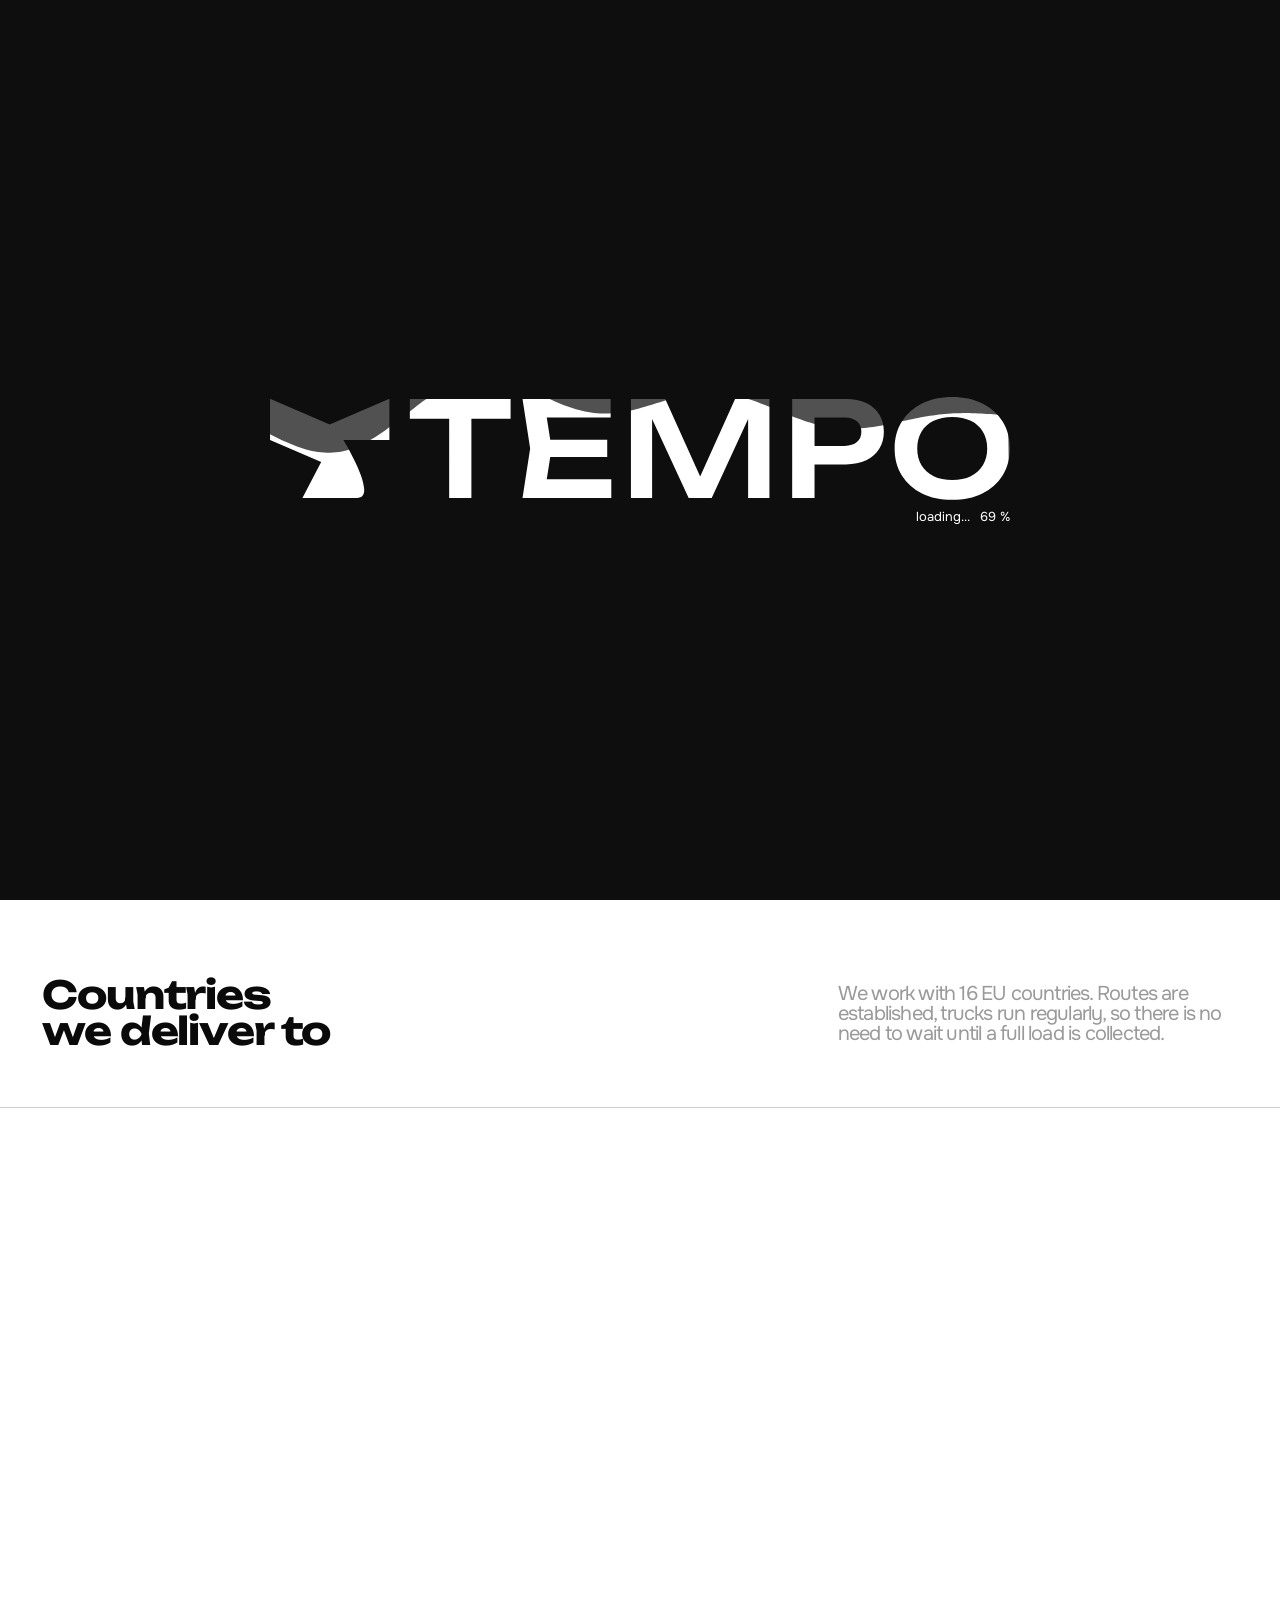
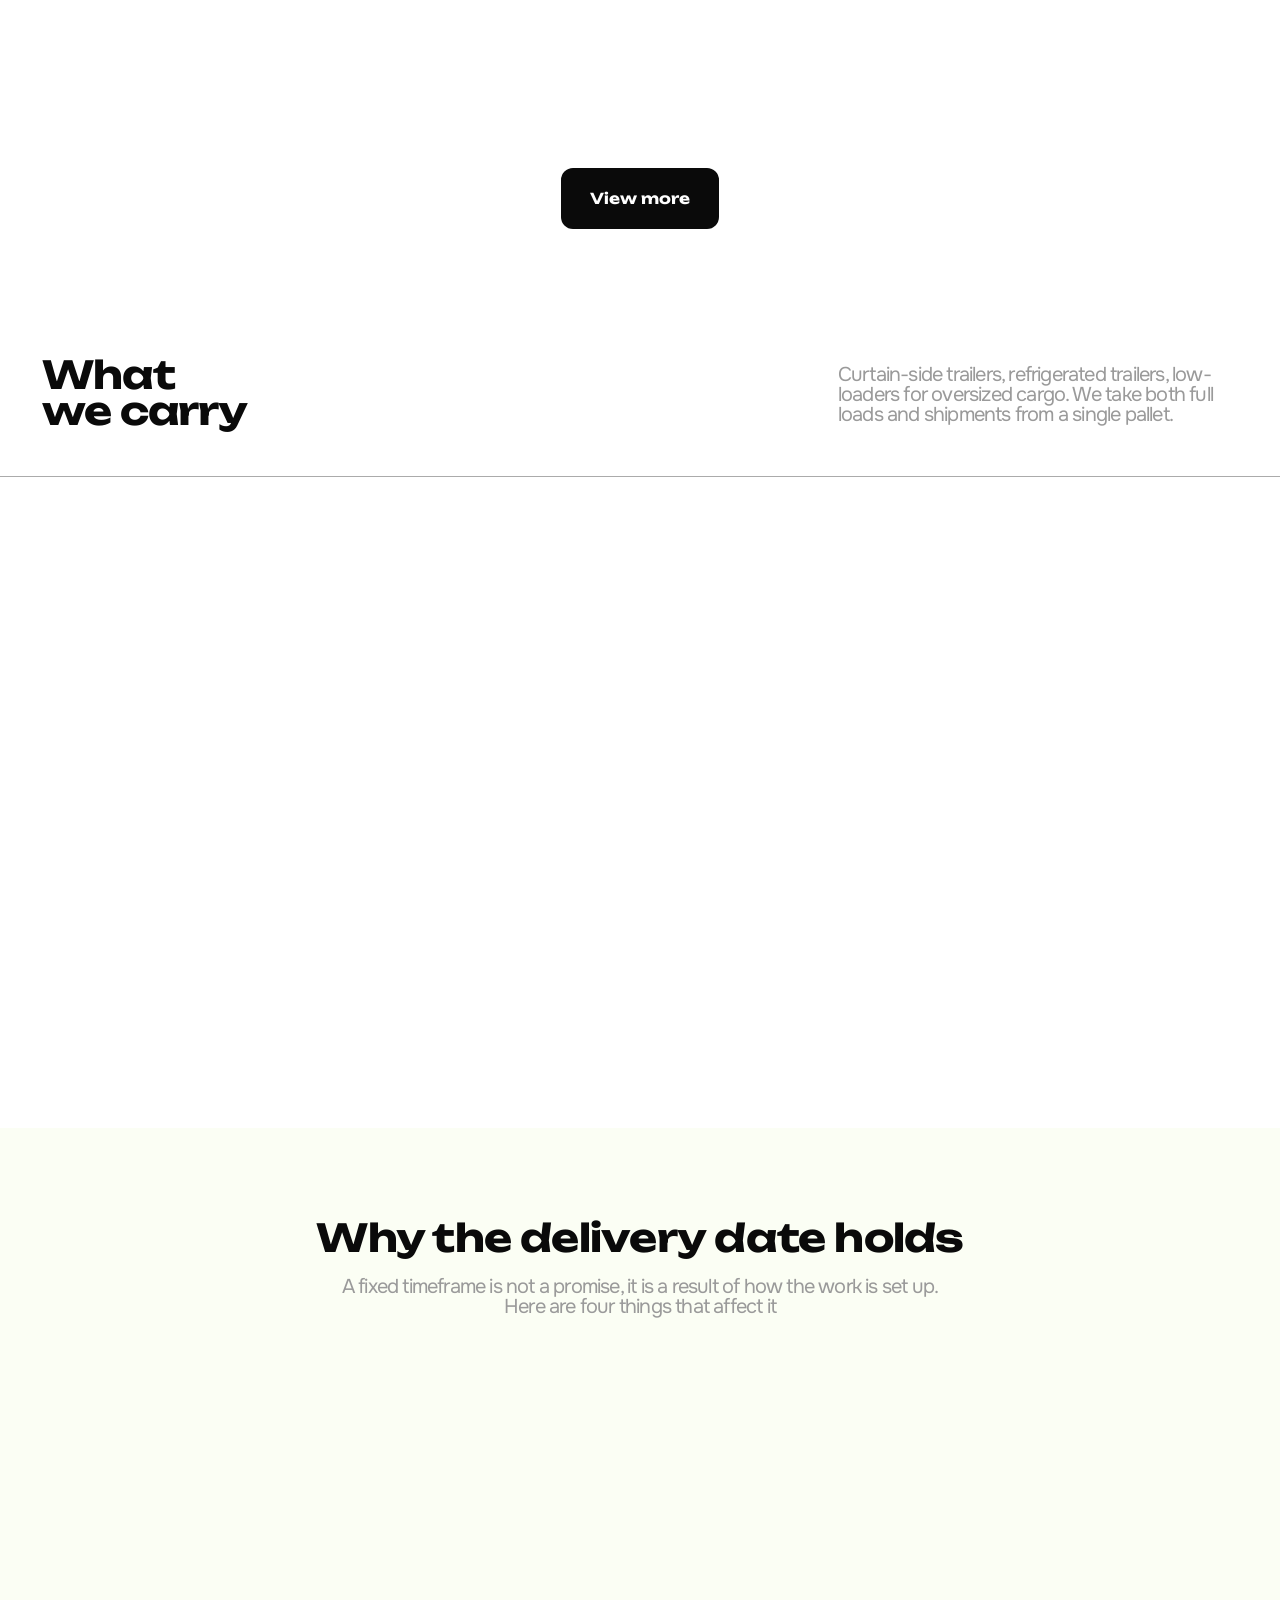
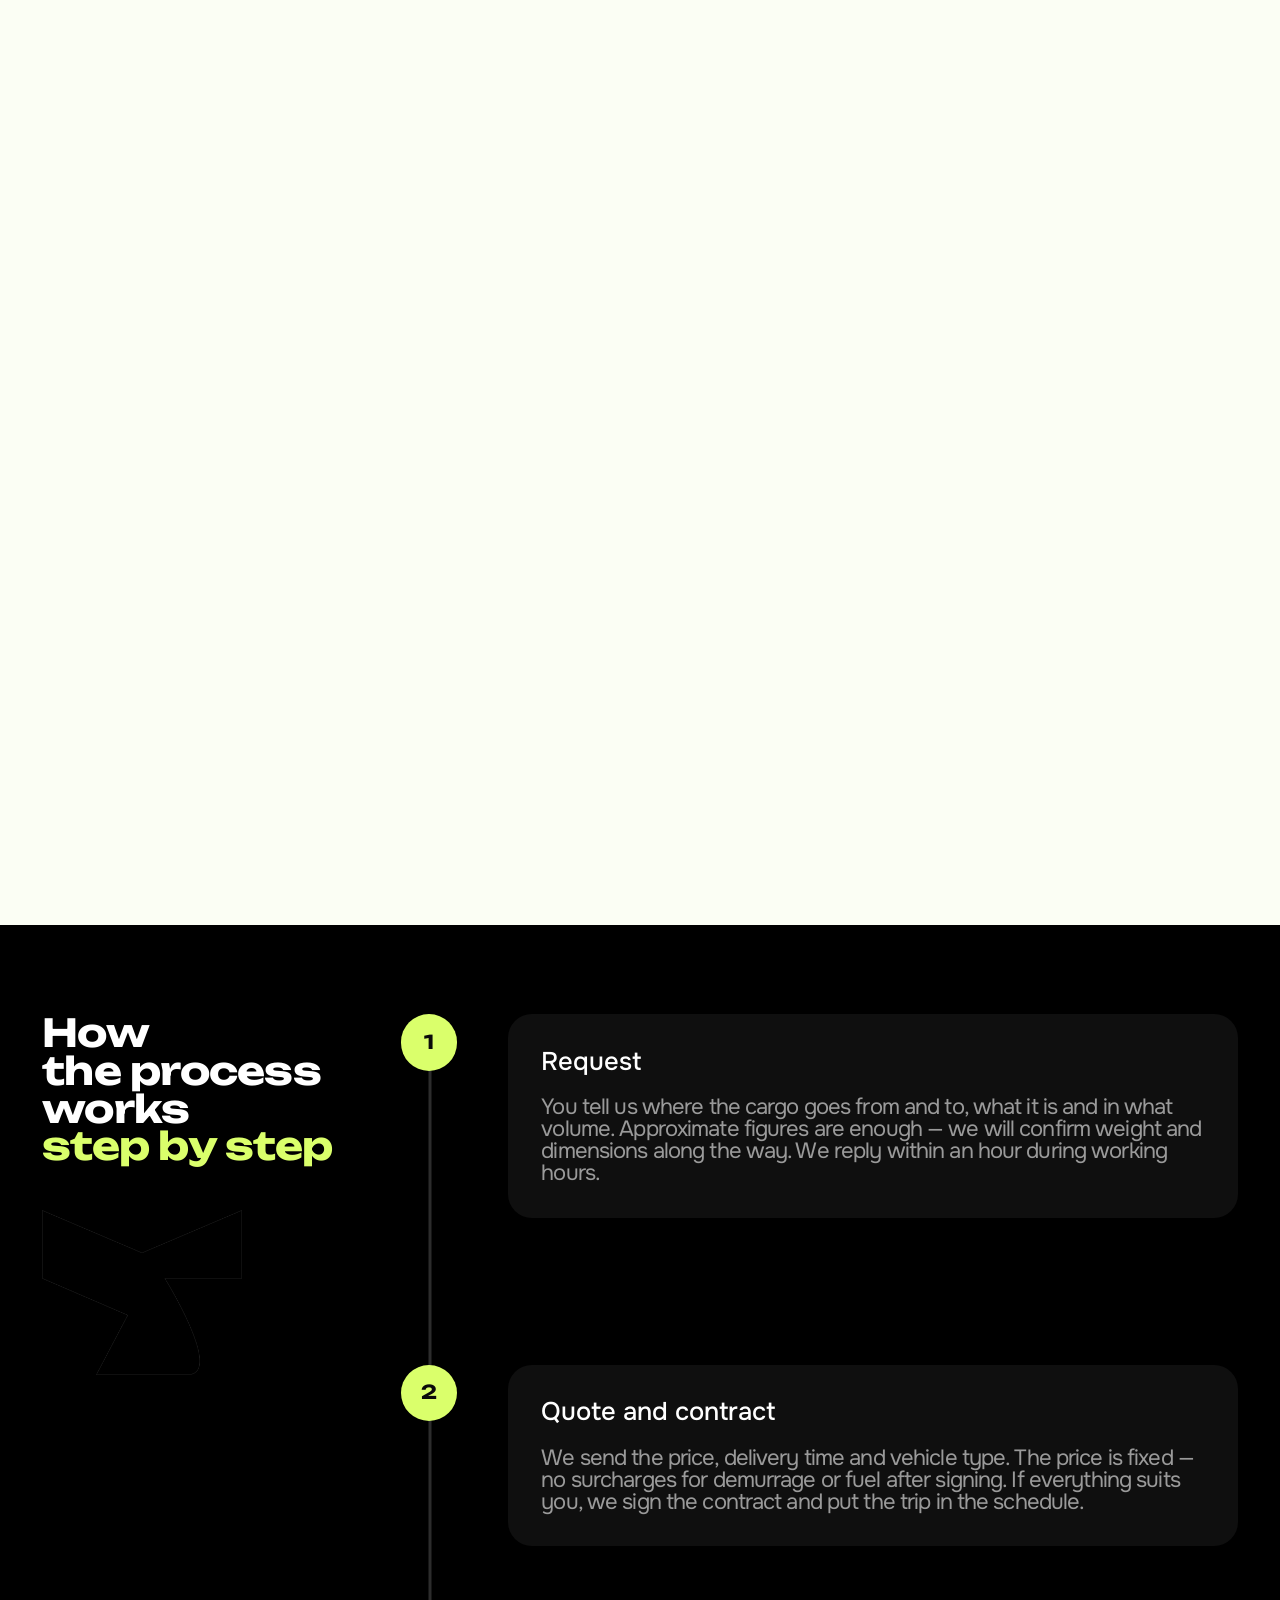
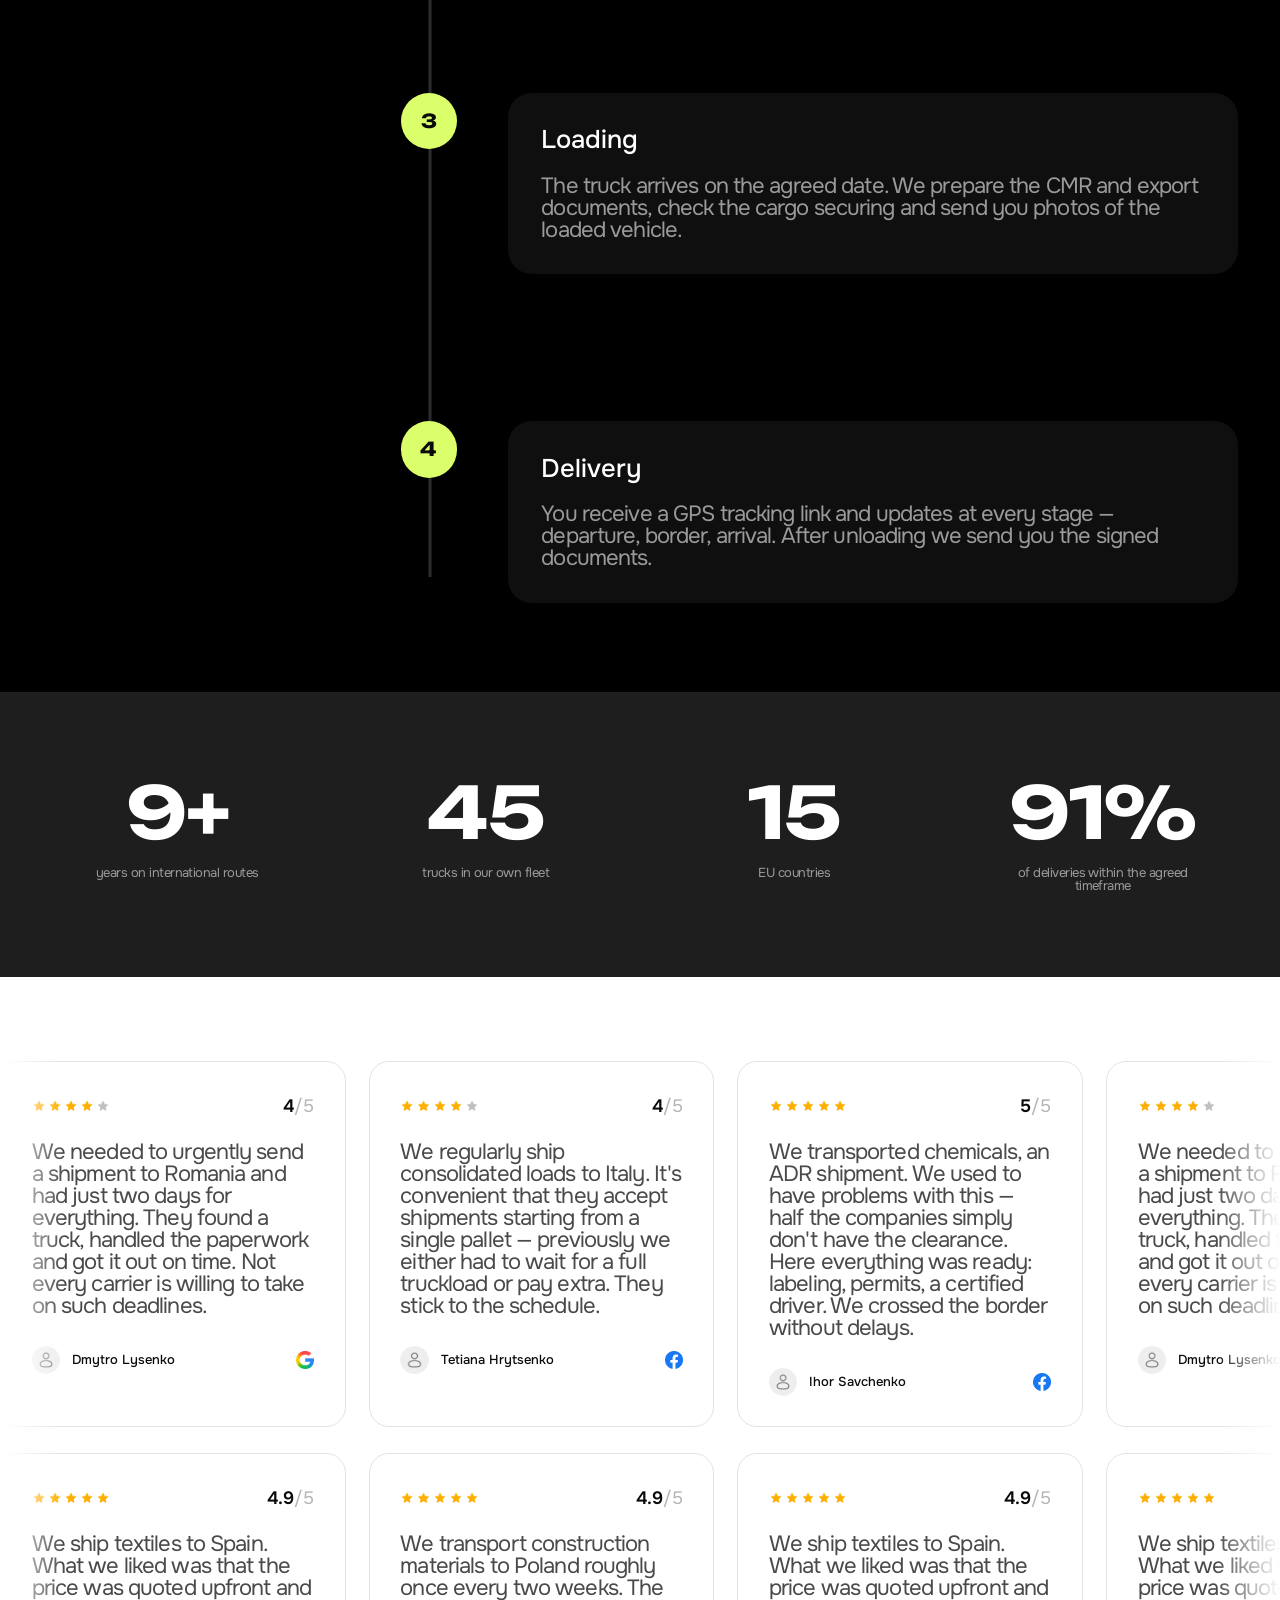
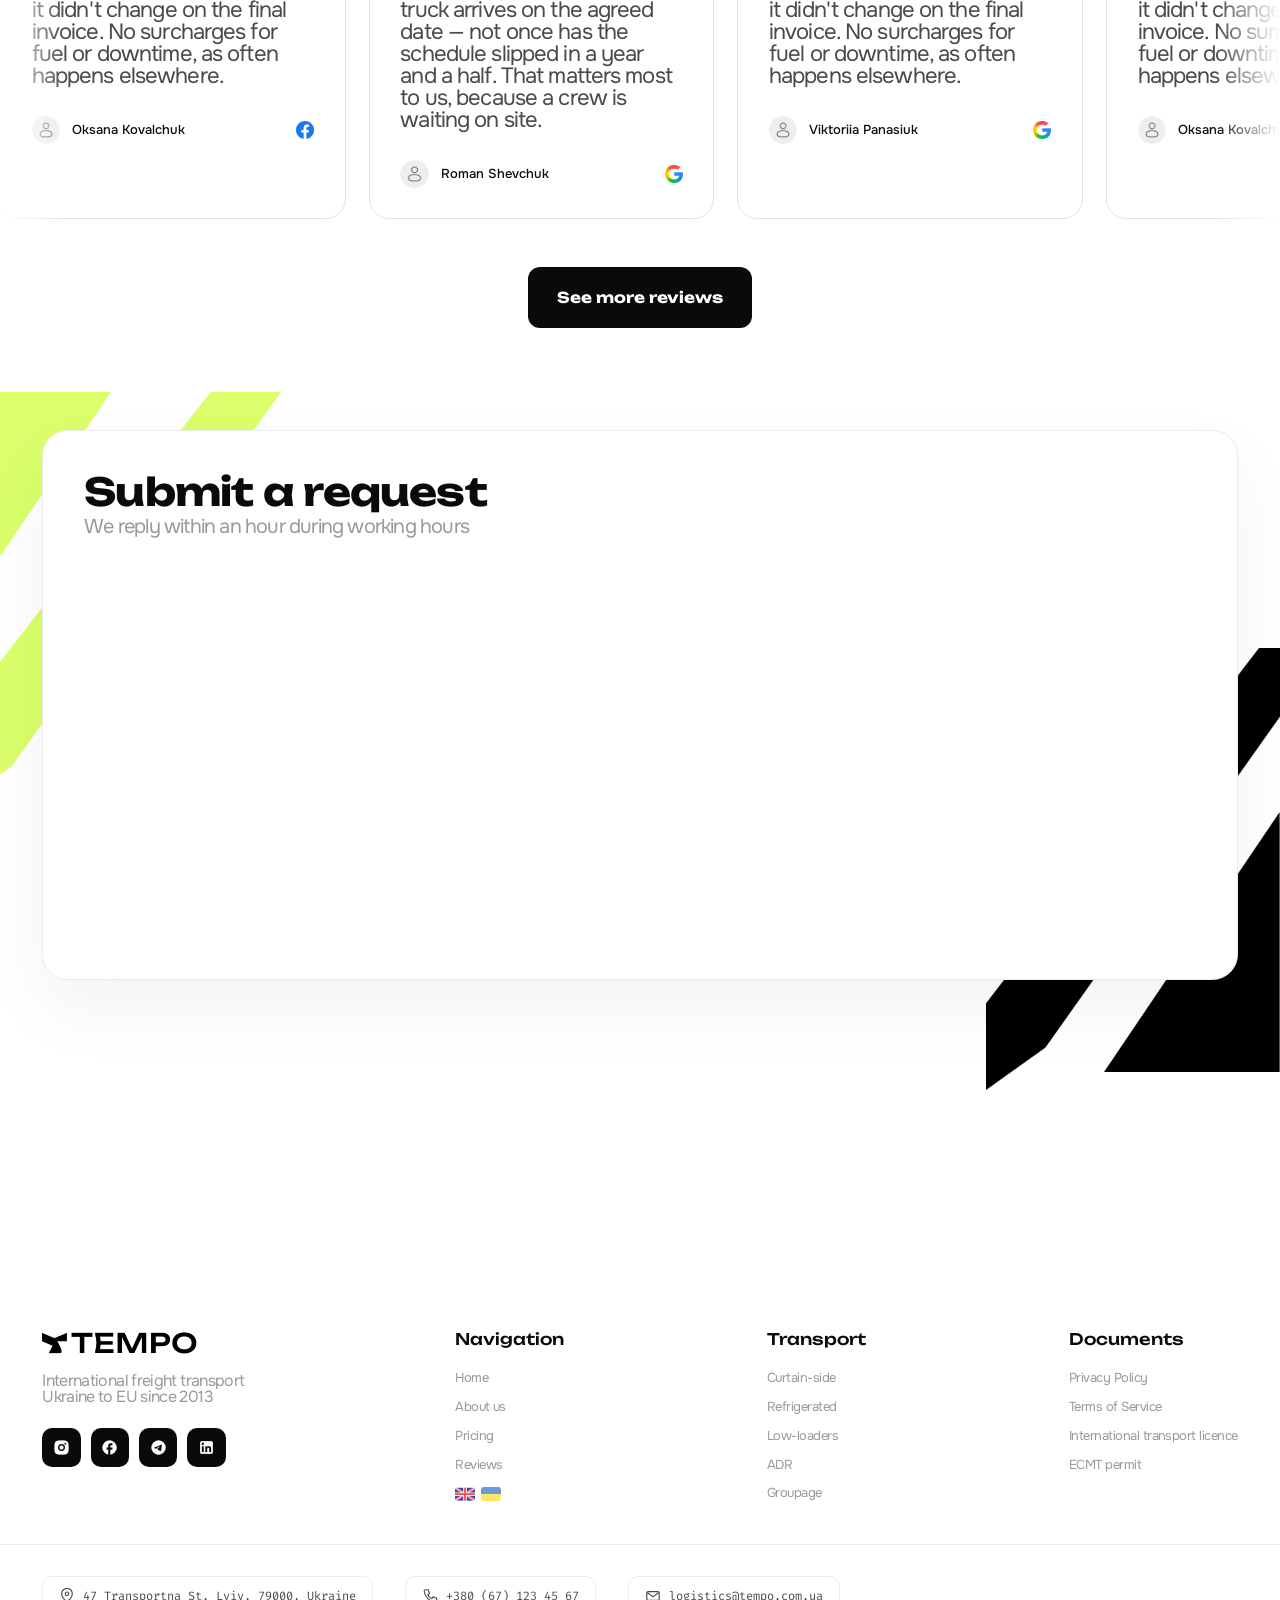
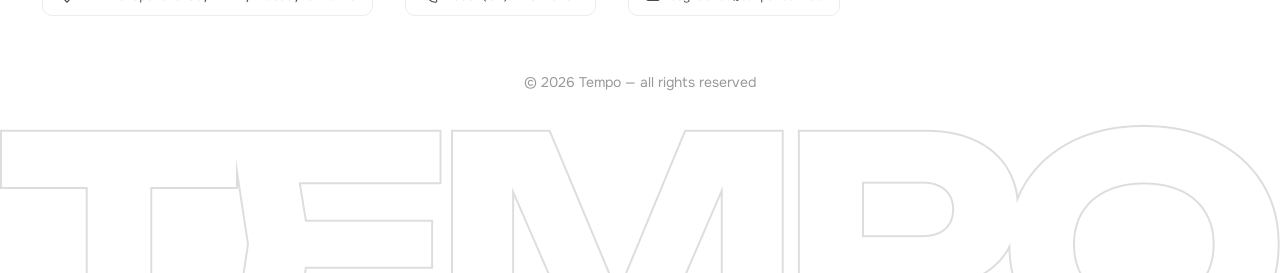
==== commit 17ebafb1: "finished mobile" ====
--- a/en/index.html
+++ b/en/index.html
@@ -5,6 +5,35 @@
   <meta name="viewport" content="width=device-width, initial-scale=1.0">
   <title>Tempo — Freight delivery from Ukraine to EU countries</title>
 
+  <style>
+    html.is-preloading { overflow: hidden; }
+    html:not(.is-preloading) .preloader { display: none; }
+    .preloader { position: fixed; inset: 0; z-index: 999; display: flex; align-items: center; justify-content: center; background: #0E0E0E; }
+  </style>
+  <script>
+    // Синхронно, ДО першого пофарбування body: прелоадер показується на
+    // КОЖЕН вхід/перезавантаження сайту, ОКРІМ переходу з іншої сторінки
+    // сайту по внутрішньому лінку (навігація, перемикач мови) — js/main.js
+    // (клік-хендлер initInternalLinkSkip) перед таким переходом виставляє
+    // прапорець tempoSkipPreloader в sessionStorage; тут він одноразово
+    // читається й одразу видаляється, щоб не вплинути на наступне
+    // перезавантаження. Клас is-preloading додається лише коли прапорця
+    // немає — саме він визначає, чи взагалі показувати прелоадер (і тут,
+    // і далі в js/main.js: initPreloader читає той самий клас).
+    (function () {
+      try {
+        if (sessionStorage.getItem('tempoSkipPreloader') === '1') {
+          sessionStorage.removeItem('tempoSkipPreloader');
+        } else {
+          document.documentElement.classList.add('is-preloading');
+        }
+      } catch (e) {
+        document.documentElement.classList.add('is-preloading');
+      }
+    })();
+  </script>
+
+  <link rel="icon" type="image/png" href="../assets/img/favicon.png">
   <link rel="preconnect" href="https://fonts.googleapis.com">
   <link rel="preconnect" href="https://fonts.gstatic.com" crossorigin>
   <link href="https://fonts.googleapis.com/css2?family=Unbounded:wght@400;500;600;700;800&family=Onest:wght@400;500;600;700&family=Fira+Code:wght@400;500;600&display=swap" rel="stylesheet">
@@ -12,6 +41,13 @@
   <link rel="stylesheet" href="../css/style.css">
 </head>
 <body>
+
+  <div class="preloader" aria-hidden="true">
+    <div class="preloader__inner">
+      <div class="preloader__logo"><canvas class="preloader__canvas"></canvas></div>
+      <p class="preloader__counter">loading... <span>0</span> %</p>
+    </div>
+  </div>
 
   <header class="header">
     <div class="container header__inner">
@@ -60,15 +96,15 @@
 
   <main>
     <section class="hero" data-header-theme="dark">
-      <video class="hero__video" autoplay muted loop playsinline id="heroVideo">
+      <video class="hero__video" muted loop playsinline preload="auto" id="heroVideo">
         <source src="../assets/video/main-video.mp4" type="video/mp4">
       </video>
       <div class="hero__overlay"></div>
 
       <div class="container hero__inner">
         <div class="hero__content">
-          <h1 class="hero__title">Freight delivery from Ukraine to EU countries within a fixed timeframe</h1>
-          <p class="hero__subtitle subheading">Own fleet, GPS tracking, customs clearance. You know the exact unloading date before the truck leaves.</p>
+          <h1 class="hero__title">Freight delivery from Ukraine to&nbsp;EU countries within a&nbsp;fixed timeframe</h1>
+          <p class="hero__subtitle subheading">Own fleet, GPS tracking, customs clearance. You know the&nbsp;exact unloading date before the&nbsp;truck leaves.</p>
           <a href="#contact" class="btn btn--primary">Get a quote</a>
         </div>
       </div>
@@ -80,133 +116,165 @@
 
     <section class="countries" data-header-theme="light">
       <div class="container countries__header">
-        <h2 class="countries__title" data-anim="wipe">Countries<br>we deliver to</h2>
-        <p class="countries__desc subheading" data-anim="wipe">We work with 16 EU countries. Routes are established, trucks run regularly, so there is no need to wait until a full load is collected.</p>
+        <h2 class="countries__title" data-anim="wipe">Countries<br>we&nbsp;deliver to</h2>
+        <p class="countries__desc subheading" data-anim="wipe">We&nbsp;work with 16 EU countries. Routes are established, trucks run regularly, so there is&nbsp;no need to&nbsp;wait until a&nbsp;full load is&nbsp;collected.</p>
       </div>
 
       <div class="countries__grid" data-anim="stagger">
         <div class="country-card">
           <img src="../assets/img/germany.png" alt="Germany" class="country-card__flag">
           <div class="country-card__overlay">
-            <div class="country-card__info">
-              <span class="country-card__label">Delivery time:</span>
-              <span class="country-card__days">3–5 days</span>
+            <div class="country-card__overlay-inner">
+              <div class="country-card__info">
+              <div class="country-card__top">
+                <span class="country-card__label">Delivery time:</span>
+                <span class="country-card__days">3–5 days</span>
+              </div>
               <ul class="country-card__cities">
                 <li>Berlin</li><li>Hamburg</li><li>Munich</li><li>Cologne</li><li>Frankfurt</li><li>Stuttgart</li>
               </ul>
             </div>
             <h3 class="country-card__name">Germany</h3>
+            </div>
           </div>
         </div>
 
         <div class="country-card">
           <img src="../assets/img/france.png" alt="France" class="country-card__flag">
           <div class="country-card__overlay">
-            <div class="country-card__info">
-              <span class="country-card__label">Delivery time:</span>
-              <span class="country-card__days">6–8 days</span>
+            <div class="country-card__overlay-inner">
+              <div class="country-card__info">
+              <div class="country-card__top">
+                <span class="country-card__label">Delivery time:</span>
+                <span class="country-card__days">6–8 days</span>
+              </div>
               <ul class="country-card__cities">
                 <li>Paris</li><li>Lyon</li><li>Marseille</li><li>Toulouse</li><li>Nice</li><li>Nantes</li><li>Strasbourg</li>
               </ul>
             </div>
             <h3 class="country-card__name">France</h3>
+            </div>
           </div>
         </div>
 
         <div class="country-card">
           <img src="../assets/img/italy.png" alt="Italy" class="country-card__flag">
           <div class="country-card__overlay">
-            <div class="country-card__info">
-              <span class="country-card__label">Delivery time:</span>
-              <span class="country-card__days">5–7 days</span>
+            <div class="country-card__overlay-inner">
+              <div class="country-card__info">
+              <div class="country-card__top">
+                <span class="country-card__label">Delivery time:</span>
+                <span class="country-card__days">5–7 days</span>
+              </div>
               <ul class="country-card__cities">
                 <li>Milan</li><li>Rome</li><li>Turin</li><li>Bologna</li><li>Verona</li><li>Naples</li><li>Florence</li>
               </ul>
             </div>
             <h3 class="country-card__name">Italy</h3>
+            </div>
           </div>
         </div>
 
         <div class="country-card">
           <img src="../assets/img/hungary.png" alt="Hungary" class="country-card__flag">
           <div class="country-card__overlay">
-            <div class="country-card__info">
-              <span class="country-card__label">Delivery time:</span>
-              <span class="country-card__days">2–3 days</span>
+            <div class="country-card__overlay-inner">
+              <div class="country-card__info">
+              <div class="country-card__top">
+                <span class="country-card__label">Delivery time:</span>
+                <span class="country-card__days">2–3 days</span>
+              </div>
               <ul class="country-card__cities">
                 <li>Budapest</li><li>Debrecen</li><li>Szeged</li><li>Miskolc</li><li>Győr</li><li>Pécs</li>
               </ul>
             </div>
             <h3 class="country-card__name">Hungary</h3>
+            </div>
           </div>
         </div>
 
         <div class="country-card">
           <img src="../assets/img/switzland.png" alt="Switzerland" class="country-card__flag">
           <div class="country-card__overlay">
-            <div class="country-card__info">
-              <span class="country-card__label">Delivery time:</span>
-              <span class="country-card__days">5–7 days</span>
+            <div class="country-card__overlay-inner">
+              <div class="country-card__info">
+              <div class="country-card__top">
+                <span class="country-card__label">Delivery time:</span>
+                <span class="country-card__days">5–7 days</span>
+              </div>
               <ul class="country-card__cities">
                 <li>Zurich</li><li>Geneva</li><li>Basel</li><li>Bern</li><li>Lausanne</li><li>Lucerne</li>
               </ul>
             </div>
             <h3 class="country-card__name">Switzerland</h3>
+            </div>
           </div>
         </div>
 
         <div class="country-card">
           <img src="../assets/img/spain.png" alt="Spain" class="country-card__flag">
           <div class="country-card__overlay">
-            <div class="country-card__info">
-              <span class="country-card__label">Delivery time:</span>
-              <span class="country-card__days">8–10 days</span>
+            <div class="country-card__overlay-inner">
+              <div class="country-card__info">
+              <div class="country-card__top">
+                <span class="country-card__label">Delivery time:</span>
+                <span class="country-card__days">8–10 days</span>
+              </div>
               <ul class="country-card__cities">
                 <li>Madrid</li><li>Barcelona</li><li>Valencia</li><li>Zaragoza</li><li>Seville</li><li>Bilbao</li>
               </ul>
             </div>
             <h3 class="country-card__name">Spain</h3>
+            </div>
           </div>
         </div>
 
         <div class="country-card">
           <img src="../assets/img/poland.png" alt="Poland" class="country-card__flag">
           <div class="country-card__overlay">
-            <div class="country-card__info">
-              <span class="country-card__label">Delivery time:</span>
-              <span class="country-card__days">2–3 days</span>
+            <div class="country-card__overlay-inner">
+              <div class="country-card__info">
+              <div class="country-card__top">
+                <span class="country-card__label">Delivery time:</span>
+                <span class="country-card__days">2–3 days</span>
+              </div>
               <ul class="country-card__cities">
                 <li>Warsaw</li><li>Krakow</li><li>Wrocław</li><li>Poznań</li><li>Gdańsk</li><li>Łódź</li><li>Katowice</li>
               </ul>
             </div>
             <h3 class="country-card__name">Poland</h3>
+            </div>
           </div>
         </div>
 
         <div class="country-card">
           <img src="../assets/img/romania.png" alt="Romania" class="country-card__flag">
           <div class="country-card__overlay">
-            <div class="country-card__info">
-              <span class="country-card__label">Delivery time:</span>
-              <span class="country-card__days">3–4 days</span>
+            <div class="country-card__overlay-inner">
+              <div class="country-card__info">
+              <div class="country-card__top">
+                <span class="country-card__label">Delivery time:</span>
+                <span class="country-card__days">3–4 days</span>
+              </div>
               <ul class="country-card__cities">
                 <li>Bucharest</li><li>Cluj-Napoca</li><li>Timișoara</li><li>Iași</li><li>Constanța</li><li>Brașov</li>
               </ul>
             </div>
             <h3 class="country-card__name">Romania</h3>
+            </div>
           </div>
         </div>
       </div>
 
       <div class="countries__footer">
-        <a href="#" class="btn btn--dark">View more</a>
+        <button type="button" class="btn btn--dark" id="countriesLoadMoreBtn" data-label-collapsed="View more" data-label-expanded="View less">View more</button>
       </div>
     </section>
 
     <section class="carry" data-header-theme="light">
       <div class="container carry__header">
-        <h2 class="carry__title" data-anim="wipe">What we<br>carry</h2>
-        <p class="carry__desc subheading" data-anim="wipe">Curtain-side trailers, refrigerated trailers, low-loaders for oversized cargo. We take both full loads and shipments from a single pallet.</p>
+        <h2 class="carry__title" data-anim="wipe">What<br>we&nbsp;carry</h2>
+        <p class="carry__desc subheading" data-anim="wipe">Curtain-side trailers, refrigerated trailers, low-loaders for&nbsp;oversized cargo. We&nbsp;take both full loads and&nbsp;shipments from a&nbsp;single pallet.</p>
       </div>
 
       <div class="accordion" data-anim="stagger">
@@ -231,7 +299,7 @@
 
         <div class="accordion-item">
           <button class="accordion-item__header" type="button" aria-expanded="false">
-            <h3 class="accordion-item__title">Food and pharmaceuticals</h3>
+            <h3 class="accordion-item__title">Food and&nbsp;pharmaceuticals</h3>
             <p class="accordion-item__preview">refrigerated trailers, from -20°C to +25°C</p>
             <span class="accordion-item__icon" aria-hidden="true">
               <svg width="20" height="20" viewBox="0 0 20 20" fill="none" xmlns="http://www.w3.org/2000/svg">
@@ -250,7 +318,7 @@
 
         <div class="accordion-item">
           <button class="accordion-item__header" type="button" aria-expanded="false">
-            <h3 class="accordion-item__title">Equipment and oversized cargo</h3>
+            <h3 class="accordion-item__title">Equipment and&nbsp;oversized cargo</h3>
             <p class="accordion-item__preview">low-loader trailers</p>
             <span class="accordion-item__icon" aria-hidden="true">
               <svg width="20" height="20" viewBox="0 0 20 20" fill="none" xmlns="http://www.w3.org/2000/svg">
@@ -309,8 +377,8 @@
 
     <section class="why" data-header-theme="light">
       <div class="container why__header">
-        <h2 class="why__title" data-anim="wipe">Why the delivery date holds</h2>
-        <p class="why__desc subheading" data-anim="wipe">A fixed timeframe is not a promise, it is a result of how the work is set up. Here are four things that affect it</p>
+        <h2 class="why__title" data-anim="wipe">Why the&nbsp;delivery date holds</h2>
+        <p class="why__desc subheading" data-anim="wipe">A&nbsp;fixed timeframe is&nbsp;not a&nbsp;promise, it&nbsp;is a&nbsp;result of&nbsp;how the&nbsp;work is&nbsp;set up. Here are four things that affect it</p>
       </div>
 
       <div class="why__list">
@@ -337,7 +405,7 @@
             <span class="why-item__line" aria-hidden="true"></span>
             <span class="why-item__number">03</span>
             <div class="why-item__body">
-              <h3 class="why-item__title">We handle the paperwork</h3>
+              <h3 class="why-item__title">We&nbsp;handle the&nbsp;paperwork</h3>
               <p class="why-item__desc text-body">The most common cause of border delays is an error in the documents. We prepare CMR, invoices, export declarations and ADR documentation on our side and check everything before departure. Cargo does not sit at customs because of an incorrectly filled form.</p>
             </div>
           </div>
@@ -357,7 +425,7 @@
     <section class="steps" data-header-theme="dark">
       <div class="container steps__inner">
         <div class="steps__aside">
-          <h2 class="steps__title">How the<br>process works<br><span class="steps__title-accent">step by step</span></h2>
+          <h2 class="steps__title">How<br>the&nbsp;process works<br><span class="steps__title-accent">step by&nbsp;step</span></h2>
           <img src="../assets/img/tempo-logo-stroke-only.png" alt="" class="steps__watermark" aria-hidden="true">
         </div>
 
@@ -378,7 +446,7 @@
             <li class="steps__item">
               <span class="steps__circle">2</span>
               <div class="steps__card">
-                <h3 class="steps__card-title">Quote and contract</h3>
+                <h3 class="steps__card-title">Quote and&nbsp;contract</h3>
                 <p class="steps__card-desc text-body">We send the price, delivery time and vehicle type. The price is fixed — no surcharges for demurrage or fuel after signing. If everything suits you, we sign the contract and put the trip in the schedule.</p>
               </div>
             </li>
@@ -632,8 +700,8 @@
 
       <div class="container">
         <div class="contact-card">
-          <h2 class="contact-card__title" data-anim="wipe">Submit a request</h2>
-          <p class="contact-card__subtitle subheading" data-anim="wipe">We reply within an hour during working hours</p>
+          <h2 class="contact-card__title" data-anim="wipe">Submit a&nbsp;request</h2>
+          <p class="contact-card__subtitle subheading" data-anim="wipe">We&nbsp;reply within an&nbsp;hour during working hours</p>
 
           <form class="contact-form" data-anim="stagger">
             <div class="contact-form__row">
--- a/css/style.css
+++ b/css/style.css
@@ -16,14 +16,22 @@
 }
 
 /* ===== Scroll animations ===== */
-/* mask wipe: заголовки/підзаголовки секцій проявляються зліва направо */
-[data-anim="wipe"] {
-  clip-path: inset(0 100% 0 0);
-  padding-bottom: 0.1em;
-  transition: clip-path 800ms cubic-bezier(0.65, 0, 0.35, 1);
-}
-[data-anim="wipe"].is-visible {
-  clip-path: inset(0 0 0 0);
+/* "слова знизу": .fx-word-wrap (маскує overflow) > .fx-word-inner (сам
+   рух); слова й transition-delay генерує js/main.js, buildWords(). */
+.fx-word-wrap {
+  display: inline-block;
+  overflow: hidden;
+  vertical-align: top;
+}
+
+.fx-word-inner {
+  display: inline-block;
+  transform: translateY(100%);
+  transition: transform 550ms cubic-bezier(0.22, 1, 0.36, 1);
+}
+
+[data-anim="wipe"].is-visible .fx-word-inner {
+  transform: translateY(0);
 }
 
 /* stagger: прямі діти контейнера з'являються по черзі знизу */
@@ -40,12 +48,110 @@
 }
 
 @media (prefers-reduced-motion: reduce) {
-  [data-anim="wipe"],
+  .fx-word-inner,
   [data-anim="stagger"] > * {
     transition: none;
-    clip-path: none;
     opacity: 1;
     transform: none;
+  }
+}
+
+/* ===== Прелоадер ===== */
+/* Критична частина (fixed/фон/z-index) продубльована інлайново в <head>
+   кожної сторінки, щоб оверлей був стилізований до завантаження цього
+   файлу. Класами .is-out/.is-filled/.is-zoom керує js/main.js (initPreloader). */
+.preloader {
+  position: fixed;
+  inset: 0;
+  z-index: 999;
+  display: flex;
+  align-items: center;
+  justify-content: center;
+  background: #0E0E0E;
+  user-select: none;
+  opacity: 1;
+  transition: opacity 0.35s ease;
+}
+
+.preloader.is-out {
+  opacity: 0;
+  pointer-events: none;
+}
+
+.preloader__inner {
+  position: relative;
+  width: 80%;
+  max-width: 965px;
+}
+
+@media (min-width: 768px) {
+  .preloader__inner { width: 70%; }
+}
+@media (min-width: 1024px) {
+  .preloader__inner { max-width: 740px; }
+}
+@media (min-width: 1440px) {
+  .preloader__inner { max-width: 965px; }
+}
+
+.preloader__logo {
+  position: relative;
+  width: 100%;
+  /* Пропорції — з viewBox tempo-wordmark.svg (217×31). */
+  aspect-ratio: 217 / 31;
+  background: rgba(255, 255, 255, 0.28);
+  overflow: hidden;
+  display: flex;
+  align-items: center;
+  -webkit-mask-image: url('../assets/img/tempo-wordmark.svg');
+  mask-image: url('../assets/img/tempo-wordmark.svg');
+  -webkit-mask-position: center;
+  mask-position: center;
+  -webkit-mask-repeat: no-repeat;
+  mask-repeat: no-repeat;
+  -webkit-mask-size: 100% 100%;
+  mask-size: 100% 100%;
+  transition: background-color 0.2s ease, opacity 1s linear, transform 1s linear;
+}
+
+.preloader__logo.is-filled {
+  background-color: #fff;
+}
+
+.preloader__logo.is-zoom {
+  opacity: 0;
+}
+
+.preloader__canvas {
+  display: block;
+  width: 100%;
+}
+
+.preloader__counter {
+  position: absolute;
+  right: 0;
+  top: 100%;
+  margin-top: 4px;
+  font-size: 13px;
+  color: #fff;
+  transition: opacity 0.25s ease;
+}
+
+.preloader__counter.is-out {
+  opacity: 0;
+}
+
+.preloader__counter span {
+  display: inline-block;
+  text-align: right;
+}
+
+@media (prefers-reduced-motion: reduce) {
+  .preloader__canvas {
+    display: none;
+  }
+  .preloader__logo {
+    background: #fff;
   }
 }
 
@@ -91,13 +197,23 @@
   line-height: 1.1;
 }
 
+/* Балансує довжину рядків у заголовках, прибирає "самотнє" слово. */
+h1, h2, h3,
+.hero__title,
+.about-hero__title {
+  text-wrap: balance;
+}
+
+.subheading,
+.hero__subtitle,
+.about-hero__subtitle {
+  text-wrap: pretty;
+}
+
 code, pre, .mono {
   font-family: 'Fira Code', monospace;
 }
 
-/* Shared typography: every subheading (.subheading) and every block of
-   plain body copy (.text-body) reads from the same set of custom
-   properties above — edit those variables once to restyle all of them. */
 .subheading {
   font-family: var(--subheading-font-family);
   font-weight: var(--subheading-font-weight);
@@ -129,11 +245,6 @@
   --container-padding: clamp(20px, 3.3vw, 64px);
   --header-height: clamp(96px, 10vw, 130px);
 
-  /* Subheading (section intro / lead paragraph under a title).
-     Навмисно однакові з --body-* нижче (той самий колір/line-height/letter-spacing) —
-     весь дрібний сірий текст сайту (підзаголовки і прості абзаци) має виглядати
-     єдиним стилем. font-size тут окремо задає лише БАЗОВЕ значення для елементів,
-     які самі його не перевизначають — розмір під кожен випадок підбирай окремо. */
   --subheading-font-family: 'Onest', sans-serif;
   --subheading-font-weight: 400;
   --subheading-font-size: 20px;
@@ -141,13 +252,8 @@
   --subheading-letter-spacing: -0.04em;
   --subheading-color: #9a9a9a;
 
-  /* Body text (paragraph copy inside cards / list items).
-     Керує розміром/кольором/міжрядковим і міжлітерним інтервалом усіх абзаців
-     з класом .text-body по всьому сайту — зокрема текстом у секціях about.html
-     "Як все почалось", "Як росло", "Принципи які не змінились" (див. коментарі
-     в css/about.css біля відповідних правил). Заголовки (h1-h2) сюди не входять.
-     Значення навмисно збігаються з --subheading-* вище — єдиний стиль для всього
-     дрібного сірого тексту сайту. */
+  /* Значення навмисно збігаються з --subheading-* вище — єдиний стиль
+     для всього дрібного сірого тексту сайту. */
   --body-font-family: 'Onest', sans-serif;
   --body-font-weight: 400;
   --body-font-size: 22px;
@@ -164,7 +270,9 @@
   margin-inline: auto;
 }
 
-/* ===== Buttons ===== */
+/* ===== Buttons =====
+   Мобільна версія (ширша, менш скруглена) — окремо в
+   @media (max-width: 640px), не тут: на спільному класі вона перетікає на десктоп. */
 .btn {
   display: inline-flex;
   align-items: center;
@@ -430,6 +538,14 @@
   flex-shrink: 0;
 }
 
+.nav-toggle {
+  display: none;
+}
+
+.mobile-nav {
+  display: none;
+}
+
 .phone {
   display: inline-flex;
   align-items: center;
@@ -593,20 +709,25 @@
   transition: opacity .2s ease;
 }
 
-.country-card:hover .country-card__flag {
-  opacity: 0;
+/* :hover лише для пристроїв зі "справжньою" мишею — на тачскрінах :hover
+   "залипає" після кліку (немає mouseout) і ховає прапор назавжди. */
+@media (hover: hover) and (pointer: fine) {
+  .country-card:hover .country-card__flag {
+    opacity: 0;
+  }
 }
 
 .country-card__overlay {
   position: absolute;
   inset: clamp(10px, 1.05vw, 20px);
-  display: flex;
-  flex-direction: column;
-  border-radius: 12px;
+  /* НЕ додавай тут padding: на мобілці цей клас — grid-контейнер
+     анімації розкриття (0fr→1fr), і padding заважає йому згортатись
+     до 0 (лишає видиму смугу). Відступи — на .country-card__info. */
+  border-radius: 4px;
   background: #000000;
   overflow: hidden;
   opacity: 1;
-  clip-path: inset(50% 50% 50% 50% round 12px);
+  clip-path: inset(50% 50% 50% 50% round 4px);
   transform: rotate(-6deg);
   transition:
     clip-path 450ms cubic-bezier(0.65, 0, 0.35, 1),
@@ -614,9 +735,11 @@
   pointer-events: none;
 }
 
-.country-card:hover .country-card__overlay {
-  clip-path: inset(0% 0% 0% 0% round 12px);
-  transform: rotate(0deg);
+@media (hover: hover) and (pointer: fine) {
+  .country-card:hover .country-card__overlay {
+    clip-path: inset(0% 0% 0% 0% round 4px);
+    transform: rotate(0deg);
+  }
 }
 
 @media (prefers-reduced-motion: reduce) {
@@ -626,25 +749,51 @@
   }
 }
 
+/* На мобілці ця обгортка — контейнер для анімації розкриття картки
+   (@media max-width:640px), тому НЕ додавай тут padding — так само
+   заважає grid-треку 0fr→1fr згортатись до 0. */
+.country-card__overlay-inner {
+  display: flex;
+  flex-direction: column;
+  height: 100%;
+}
+
 .country-card__info {
   display: flex;
   flex-direction: column;
   align-items: flex-start;
-  padding: clamp(18px, 1.9vw, 36px) clamp(16px, 1.6vw, 30px) 0;
+  /* Низ 0 — свій відступ на .country-card__name. НЕ flex:1: на мобілці
+     flex-basis:0 ламає підрахунок висоти grid-track і картка перестає розкриватись. */
+  padding: clamp(14px, 1.6vw, 24px) clamp(14px, 1.6vw, 24px) 0;
   opacity: 0;
   transition: opacity 200ms ease 180ms;
 }
 
-.country-card:hover .country-card__info {
-  opacity: 1;
+@media (hover: hover) and (pointer: fine) {
+  .country-card:hover .country-card__info {
+    opacity: 1;
+  }
+}
+
+/* Верхній рядок картки: на десктопі — звичайний блок (підпис і плашка
+   кожні на своєму рядку), рядкова розкладка (в один рядок, плашка
+   праворуч) — лише на мобілці, див. .country-card__top у
+   @media (max-width: 640px) нижче. */
+.country-card__top {
+  display: block;
+  width: 100%;
 }
 
 .country-card__label {
+  /* display:block — .country-card__label це <span> (inline за замовчуванням),
+     без цього display:block на .country-card__top не переносить плашку
+     терміну на новий рядок, вони й далі стоять в один ряд. */
+  display: block;
   font-family: 'Unbounded', sans-serif;
   font-weight: 400;
-  font-size: clamp(12px, 0.85vw, 15px);
+  font-size: clamp(11px, 0.8vw, 14px);
   color: rgba(255, 255, 255, 0.45);
-  margin-bottom: clamp(10px, 1.1vw, 20px);
+  margin-bottom: clamp(8px, 0.9vw, 14px);
 }
 
 .country-card__days {
@@ -653,24 +802,24 @@
   background: var(--color-white);
   color: #0a0a0a;
   font-family: 'Unbounded', sans-serif;
-  font-weight: 600;
-  font-size: clamp(13px, 1vw, 18px);
-  border-radius: 8px;
-  padding: clamp(9px, 0.85vw, 14px) clamp(14px, 1.3vw, 20px);
+  font-weight: 400;
+  font-size: clamp(12px, 0.9vw, 15px);
+  border-radius: 4px;
+  padding: clamp(6px, 0.6vw, 10px) clamp(10px, 1vw, 16px);
+  white-space: nowrap;
   margin-bottom: clamp(20px, 2.7vw, 52px);
-  white-space: nowrap;
 }
 
 .country-card__cities {
   display: flex;
   flex-wrap: wrap;
-  column-gap: clamp(4px, 0.5vw, 8px);
-  row-gap: clamp(4px, 0.5vw, 6px);
+  column-gap: clamp(3px, 0.4vw, 6px);
+  row-gap: clamp(2px, 0.3vw, 4px);
   font-family: 'Unbounded', sans-serif;
   font-weight: 400;
-  font-size: clamp(11px, 0.78vw, 14px);
+  font-size: clamp(10px, 0.72vw, 13px);
   color: var(--color-white);
-  line-height: 1.6;
+  line-height: 1.5;
 }
 
 .country-card__cities li {
@@ -680,20 +829,22 @@
 
 .country-card__cities li:not(:last-child)::after {
   content: '|';
-  margin-left: clamp(4px, 0.5vw, 8px);
-  color: rgba(255, 255, 255, 0.35);
+  margin-left: clamp(3px, 0.4vw, 6px);
+  color: rgba(255, 255, 255, 0.25);
   font-weight: 300;
 }
 
 .country-card__name {
   margin-top: auto;
+  margin-bottom: 0;
   width: 100%;
   font-family: 'Unbounded', sans-serif;
   font-weight: 500;
-  font-size: clamp(40px, 8.3vw, 160px);
-  line-height: 0.9;
-  letter-spacing: -0.03em;
-  padding-bottom: 20px;
+  font-size: clamp(34px, 7vw, 130px);
+  /* Бокові відступи дублюють .country-card__info. */
+  line-height: 1;
+  letter-spacing: -0.02em;
+  padding: 0 clamp(14px, 1.6vw, 24px) clamp(14px, 1.6vw, 24px);
   color: var(--color-white);
   text-transform: uppercase;
   text-align: center;
@@ -1099,6 +1250,10 @@
   }
 }
 
+.review-card--mobile-extra {
+  display: none;
+}
+
 .review-card {
   flex-shrink: 0;
   width: clamp(300px, 27vw, 520px);
@@ -1179,6 +1334,10 @@
   display: flex;
   justify-content: center;
   padding-top: clamp(16px, 1.7vw, 33px);
+}
+
+.reviews__scrollbar {
+  display: none;
 }
 
 /* ===== Contact ===== */
@@ -1296,6 +1455,21 @@
   color: var(--color-text);
 }
 
+/* Інлайн-помилка валідації, керує js/calculator.js. */
+.field-error {
+  display: block;
+  margin-top: 6px;
+  font-family: 'Onest', sans-serif;
+  font-size: 13px;
+  line-height: 1.3;
+  color: #e5484d;
+}
+
+.contact-form__field.has-error input,
+.contact-form__field.has-error select {
+  border-color: #e5484d;
+}
+
 .contact-form__submit {
   display: flex;
   justify-content: center;
@@ -1340,6 +1514,7 @@
   line-height: 1;
   letter-spacing: -0.04em;
   margin-bottom: clamp(16px, 1.8vw, 26px);
+  max-width: 300px;
 }
 
 .footer__social {
@@ -1460,8 +1635,8 @@
   pointer-events: none;
 }
 
-/* ===== Small screens fallback ===== */
-@media (max-width: 860px) {
+/* ===== Small screens fallback (tablet) ===== */
+@media (min-width: 641px) and (max-width: 860px) {
   .header__inner {
     flex-wrap: wrap;
     row-gap: 12px;
@@ -1485,3 +1660,807 @@
     max-width: 100%;
   }
 }
+
+/* ===================================================================
+   ===== Mobile (≤640px) — dedicated layout per Figma mobile design =====
+   =================================================================== */
+@media (max-width: 640px) {
+  :root {
+    --mobile-topbar-h: 40px;
+
+    /* Мобільні текстові стилі — 3 спільні розміри (заголовок/підзаголовок/
+       body), кожен з 4 властивостями (розмір, line-height, letter-spacing,
+       колір). Міняєш тут — оновлюється одразу у всіх сторінках, що
+       посилаються на ці змінні через font-size: var(--mobile-text-...).
+       Великі хіро-заголовки сюди не входять — налаштовуються окремо. */
+    --mobile-text-heading: 28px;
+    --mobile-text-heading-line-height: 1;
+    --mobile-text-heading-letter-spacing: -0.04em;
+    --mobile-text-heading-color: var(--color-text);
+
+    --mobile-text-subheading: 18px;
+    --mobile-text-subheading-line-height: 1;
+    --mobile-text-subheading-letter-spacing: -0.04em;
+    --mobile-text-subheading-color: #3f3e3e;
+
+    --mobile-text-body: 16px;
+    --mobile-text-body-line-height: 1;
+    --mobile-text-body-letter-spacing: -0.04em;
+    --mobile-text-body-color: #9a9a9a;
+
+    /* Відступ між заголовком секції і підзаголовком під ним — спільний для всіх секцій. */
+    --mobile-heading-gap: 4px;
+  }
+
+  /* ----- Buttons ----- */
+  .btn {
+    border-radius: 8px;
+    padding: clamp(18px, 2vw, 36px) clamp(28px, 2.9vw, 54px);
+  }
+
+  /* ----- Header ----- */
+  .header {
+    height: var(--header-height);
+    flex-direction: column;
+    align-items: stretch;
+  }
+
+  .header::before {
+    content: '';
+    position: absolute;
+    inset: 0 0 auto 0;
+    height: var(--mobile-topbar-h);
+    background: #0a0a0a;
+    z-index: -1;
+    transition: background-color .3s ease;
+  }
+
+  .header__inner {
+    display: grid;
+    grid-template-columns: 1fr auto;
+    grid-template-rows: var(--mobile-topbar-h) 1fr;
+    grid-template-areas:
+      "phone lang"
+      "logo  toggle";
+    align-items: center;
+    height: 100%;
+    gap: 0;
+  }
+
+  .logo { grid-area: logo; }
+
+  .nav {
+    grid-area: lang;
+    justify-self: end;
+  }
+
+  .nav__list { display: none; }
+
+  .phone {
+    grid-area: phone;
+    justify-self: start;
+    height: auto;
+    padding: 0;
+    background: transparent;
+    backdrop-filter: none;
+    -webkit-backdrop-filter: none;
+    font-family: 'Fira Code', monospace;
+    font-weight: 400;
+    font-size: 13px;
+  }
+
+  .phone svg { display: none; }
+
+  .header.is-light .phone {
+    background: transparent;
+  }
+
+  .lang-switch__btn {
+    height: auto;
+    padding: 0;
+    background: transparent;
+    backdrop-filter: none;
+    -webkit-backdrop-filter: none;
+    gap: 6px;
+  }
+
+  .header.is-light .lang-switch__btn {
+    background: transparent;
+    color: var(--color-white);
+  }
+
+  .header.is-light .lang-switch__chevron {
+    color: rgba(255, 255, 255, 0.7);
+  }
+
+  .lang-switch__menu {
+    top: calc(100% + 10px);
+  }
+
+  /* ----- Hamburger toggle ----- */
+  .nav-toggle {
+    grid-area: toggle;
+    justify-self: end;
+    display: flex;
+    flex-direction: column;
+    align-items: center;
+    justify-content: center;
+    gap: 5px;
+    width: 40px;
+    height: 40px;
+    border-radius: 12px;
+    border: 1px solid rgba(255, 255, 255, 0.35);
+    background: transparent;
+    cursor: pointer;
+    flex-shrink: 0;
+  }
+
+  .nav-toggle span {
+    display: block;
+    width: 16px;
+    height: 1.5px;
+    background: var(--color-white);
+    border-radius: 1px;
+    transition: transform .25s ease, opacity .25s ease;
+  }
+
+  .header.is-light .nav-toggle {
+    border-color: rgba(10, 10, 10, 0.25);
+  }
+
+  .header.is-light .nav-toggle span {
+    background: var(--color-text);
+  }
+
+  .nav-toggle.is-open span:nth-child(1) { transform: translateY(6.5px) rotate(45deg); }
+  .nav-toggle.is-open span:nth-child(2) { opacity: 0; }
+  .nav-toggle.is-open span:nth-child(3) { transform: translateY(-6.5px) rotate(-45deg); }
+
+  .mobile-nav {
+    display: block;
+    position: fixed;
+    left: 0;
+    right: 0;
+    top: var(--header-height);
+    z-index: 99;
+    background: #0a0a0a;
+    max-height: 0;
+    overflow: hidden;
+    transition: max-height .3s ease;
+  }
+
+  .mobile-nav.is-open {
+    max-height: 320px;
+  }
+
+  .mobile-nav__list {
+    list-style: none;
+    padding: 4px 20px 20px;
+  }
+
+  .mobile-nav__list a {
+    display: block;
+    padding: 14px 2px;
+    font-family: 'Unbounded', sans-serif;
+    font-weight: 400;
+    font-size: 15px;
+    color: rgba(255, 255, 255, 0.75);
+    border-bottom: 1px solid rgba(255, 255, 255, 0.08);
+  }
+
+  .mobile-nav__list a.is-active {
+    color: var(--color-accent);
+  }
+
+  /* ----- Hero -----
+     НАЛАШТУВАННЯ ХІРО — редагуй значення тут, нижче нічого чіпати не треба.
+     hero-title-order / hero-subtitle-order / hero-button-order — порядок блоків
+       (1 = зверху, 2 = другий, 3 = третій).
+     hero-title-offset / hero-subtitle-offset / hero-button-offset — додатковий
+       відступ зверху в px для кожного блоку окремо (можна й від'ємний, напр. -10px). */
+  .hero {
+    align-items: flex-start;
+    --hero-title-order: 1;
+    --hero-title-offset: 170px;
+    --hero-subtitle-order: 2;
+    --hero-subtitle-offset: 0px;
+    --hero-button-order: 3;
+    --hero-button-offset: 8px;
+  }
+
+  /* Відео в кадрі зсунуте вліво, щоб було видно дорогу під фурою.
+     Змінюй лише число (0% = крайній лівий край кадру, 50% = центр). */
+  .hero__video {
+    object-position: 30% center;
+  }
+
+  .hero__inner {
+    justify-content: flex-start;
+    padding-top: calc(var(--header-height) + 28px);
+  }
+
+  .hero__content {
+    max-width: 100%;
+    display: flex;
+    flex-direction: column;
+    align-items: flex-start;
+    text-align: left;
+  }
+
+  .hero__title {
+    font-size: 30px;
+    line-height: 1;
+    order: var(--hero-title-order);
+    margin-top: var(--hero-title-offset);
+  }
+
+  .hero__subtitle {
+    font-size: 16px;
+    line-height: 1;
+    order: var(--hero-subtitle-order);
+    margin-top: var(--hero-subtitle-offset);
+    
+   
+  }
+
+  .hero .btn--primary {
+    order: var(--hero-button-order);
+    margin-top: var(--hero-button-offset);
+  }
+
+  /* ----- Countries ----- */
+  .countries__header {
+    flex-direction: column;
+    gap: var(--mobile-heading-gap);
+  }
+
+  .countries__title {
+    font-size: var(--mobile-text-heading);
+    line-height: var(--mobile-text-heading-line-height);
+    letter-spacing: var(--mobile-text-heading-letter-spacing);
+    color: var(--mobile-text-heading-color);
+  }
+
+  .countries__desc {
+    max-width: 100%;
+    font-size: var(--mobile-text-subheading);
+    line-height: var(--mobile-text-subheading-line-height);
+    letter-spacing: var(--mobile-text-subheading-letter-spacing);
+    color: var(--mobile-text-subheading-color);
+  }
+
+  .countries__grid {
+    grid-template-columns: 1fr;
+  }
+
+  /* Перші 3 картки, решта — за кнопкою "Дивитись більше". */
+  .country-card:nth-child(n+4) {
+    display: none;
+  }
+
+  .countries__grid.is-expanded .country-card:nth-child(n+4) {
+    display: flex;
+  }
+
+  .country-card {
+    aspect-ratio: auto;
+    flex-direction: column;
+    /* stretch замість успадкованого center — інакше .country-card__overlay вилазить за межі екрана. */
+    align-items: stretch;
+    border-right: none !important;
+    padding-block: 28px;
+    /* Така ж висота, як і розкрита картка з інфою — щоб при відкритті сторінка не "стрибала". */
+    min-height: 280px;
+  }
+
+  .country-card::after {
+    content: 'Натисніть, щоб побачити інформацію';
+    display: block;
+    overflow: hidden;
+    margin-top: 14px;
+    max-height: 40px;
+    font-family: 'Onest', sans-serif;
+    font-size: var(--mobile-text-body);
+    line-height: var(--mobile-text-body-line-height);
+    letter-spacing: var(--mobile-text-body-letter-spacing);
+    color: var(--mobile-text-body-color);
+    text-align: center;
+    opacity: 1;
+    transition: max-height .35s cubic-bezier(0.65, 0, 0.35, 1), opacity .25s ease, margin-top .35s ease;
+  }
+
+  .country-card.is-open::after {
+    max-height: 0;
+    margin-top: 0;
+    opacity: 0;
+  }
+
+  .country-card__flag {
+    width: 132px;
+    align-self: center;
+    max-height: 200px;
+    opacity: 1;
+    transition: max-height .35s cubic-bezier(0.65, 0, 0.35, 1), opacity .25s ease;
+  }
+
+  .country-card.is-open .country-card__flag {
+    max-height: 0;
+    opacity: 0;
+  }
+
+  /* Розкриття через grid-template-rows: 0fr → 1fr (та сама техніка, що й .accordion-item__panel). */
+  .country-card__overlay {
+    position: static;
+    inset: auto;
+    display: grid;
+    grid-template-rows: 0fr;
+    margin-inline: 12px;
+    margin-top: 0;
+    /* НІКОЛИ не додавай сюди padding: це grid-контейнер анімації 0fr→1fr,
+       padding лишається видимою смугою навіть коли рядок 0fr. */
+    border-radius: 6px;
+    opacity: 1;
+    clip-path: none;
+    transform: none;
+    pointer-events: auto;
+    transition:
+      grid-template-rows .4s cubic-bezier(0.65, 0, 0.35, 1),
+      margin-top .4s cubic-bezier(0.65, 0, 0.35, 1);
+  }
+
+  .country-card.is-open .country-card__overlay {
+    grid-template-rows: 1fr;
+    margin-top: 20px;
+  }
+
+  .country-card__overlay-inner {
+    /* height:100% тут дав би циклічну залежність з fr-анімацією висоти. */
+    height: auto;
+    min-height: 0;
+    overflow: hidden;
+    opacity: 0;
+    transition: opacity .25s ease;
+  }
+
+  .country-card.is-open .country-card__overlay-inner {
+    opacity: 1;
+    transition-delay: .15s;
+  }
+
+  .country-card__info {
+    /* На десктопі .country-card__info з'являється по :hover — тут має бути видимим завжди. */
+    opacity: 1;
+    padding: 20px 20px 0;
+  }
+
+  /* Рядкова розкладка — лише на мобілці: підпис і плашка терміну в один
+     рядок, плашка праворуч. На десктопі .country-card__top — звичайний
+     блок (правило вище, поза медіа-запитом). */
+  .country-card__top {
+    display: flex;
+    align-items: center;
+    justify-content: space-between;
+    gap: 12px;
+    margin-bottom: 28px;
+  }
+
+  .country-card__label {
+    font-size: 13px;
+  }
+
+  .country-card__days {
+    font-size: 14px;
+    padding: 8px 14px;
+    border-radius: 4px;
+    margin-bottom: 0;
+  }
+
+  .country-card__cities {
+    max-width: 88%;
+    font-size: 13px;
+    line-height: 1.6;
+    row-gap: 4px;
+    margin-bottom: 28px;
+  }
+
+  .country-card__name {
+    font-size: 44px;
+    text-align: center;
+    /* margin-top:0 (не auto): картка тут не фіксованої висоти, як на десктопі. */
+    padding: 0 20px 20px;
+    margin-top: 0;
+    letter-spacing: -0.03em;
+  }
+
+  /* ----- Carry / Accordion ----- */
+  .carry__header {
+    flex-direction: column;
+    gap: var(--mobile-heading-gap);
+  }
+
+  .carry__title {
+    font-size: var(--mobile-text-heading);
+    line-height: var(--mobile-text-heading-line-height);
+    letter-spacing: var(--mobile-text-heading-letter-spacing);
+    color: var(--mobile-text-heading-color);
+  }
+
+  .carry__desc {
+    max-width: 100%;
+    font-size: var(--mobile-text-body);
+    line-height: var(--mobile-text-body-line-height);
+    letter-spacing: var(--mobile-text-body-letter-spacing);
+    color: var(--mobile-text-subheading-color);
+  }
+
+  .accordion-item__header {
+    flex-wrap: wrap;
+    padding-block: 20px;
+    gap: 4px 16px;
+  }
+
+  .accordion-item__title {
+    font-size: 21px;
+    flex-basis: calc(100% - 60px);
+  }
+
+  .accordion-item__preview {
+    flex-basis: calc(100% - 60px);
+    text-align: left;
+    padding-right: 0;
+    font-size: var(--mobile-text-body);
+    line-height: var(--mobile-text-body-line-height);
+    letter-spacing: var(--mobile-text-body-letter-spacing);
+    color: var(--mobile-text-body-color);
+    order: 1;
+  }
+
+  .accordion-item__content p {
+    font-size: var(--mobile-text-body);
+    line-height: var(--mobile-text-body-line-height);
+    letter-spacing: var(--mobile-text-body-letter-spacing);
+    color: var(--mobile-text-body-color);
+  }
+
+  .accordion-item__icon {
+    width: 40px;
+    height: 40px;
+    margin-left: auto;
+  }
+
+  /* ----- Why ----- */
+  .why__header {
+    text-align: left;
+    margin-inline: 0;
+    margin-bottom: 32px;
+  }
+
+  .why__title {
+    font-size: var(--mobile-text-heading);
+    line-height: var(--mobile-text-heading-line-height);
+    letter-spacing: var(--mobile-text-heading-letter-spacing);
+    color: var(--mobile-text-heading-color);
+  }
+
+  .why__desc {
+    margin-inline: 0;
+    max-width: 100%;
+    margin-top: var(--mobile-heading-gap);
+    font-size: var(--mobile-text-subheading);
+    line-height: var(--mobile-text-subheading-line-height);
+    letter-spacing: var(--mobile-text-subheading-letter-spacing);
+    color: var(--mobile-text-subheading-color);
+  }
+
+  .why-item {
+    display: grid;
+    grid-template-columns: auto 1fr;
+    column-gap: 16px;
+    padding-block: 24px;
+  }
+
+  .why-item__line {
+    display: none;
+  }
+
+  .why-item__body {
+    display: contents;
+  }
+
+  .why-item__title {
+    grid-column: 1 / 3;
+    grid-row: 1;
+    font-size: 19px;
+    margin-bottom: 10px;
+  }
+
+  .why-item__number {
+    grid-column: 1;
+    grid-row: 2;
+    align-self: start;
+    min-width: 0;
+    font-size: 44px;
+  }
+
+  .why-item__desc {
+    grid-column: 2;
+    grid-row: 2;
+    max-width: 100%;
+    font-size: var(--mobile-text-body);
+    line-height: var(--mobile-text-body-line-height);
+    letter-spacing: var(--mobile-text-body-letter-spacing);
+    color: var(--mobile-text-body-color);
+  }
+
+  /* ----- Steps ----- */
+  .steps__inner {
+    flex-direction: column;
+    gap: 24px;
+  }
+
+  .steps__aside {
+    position: static;
+    width: 100%;
+  }
+
+  .steps__title {
+    font-size: var(--mobile-text-heading);
+    line-height: var(--mobile-text-heading-line-height);
+    letter-spacing: var(--mobile-text-heading-letter-spacing);
+  }
+
+  .steps__watermark {
+    display: none;
+  }
+
+  .steps__item:not(:last-child) {
+    margin-bottom: 48px;
+  }
+
+  .steps__circle {
+    width: 40px;
+    height: 40px;
+    font-size: 15px;
+  }
+
+  .steps__card {
+    border-radius: 18px;
+    padding: 20px;
+  }
+
+  .steps__card-title {
+    font-size: 18px;
+  }
+
+  .steps__card-desc {
+    font-size: var(--mobile-text-body);
+    line-height: var(--mobile-text-body-line-height);
+    letter-spacing: var(--mobile-text-body-letter-spacing);
+    color: var(--mobile-text-body-color);
+  }
+
+  /* ----- Achievements ----- */
+  .achievements__grid {
+    grid-template-columns: 1fr 1fr;
+    row-gap: 40px;
+    position: relative;
+  }
+
+  .achievements__grid::before {
+    content: '';
+    position: absolute;
+    top: 0;
+    bottom: 0;
+    left: 50%;
+    width: 1px;
+    background: rgba(255, 255, 255, 0.12);
+  }
+
+  .achievement__number {
+    font-size: 40px;
+  }
+
+  .achievement__label {
+    font-size: var(--mobile-text-body);
+    line-height: var(--mobile-text-body-line-height);
+    letter-spacing: var(--mobile-text-body-letter-spacing);
+    color: var(--mobile-text-body-color);
+  }
+
+  /* ----- Reviews ----- */
+  .reviews__marquee--row2 {
+    display: none;
+  }
+
+  .reviews__marquee--row1 .reviews__set[aria-hidden="true"] {
+    display: none;
+  }
+
+  .reviews__marquee--row1 {
+    overflow-x: auto;
+    scroll-snap-type: x mandatory;
+    -webkit-overflow-scrolling: touch;
+    scrollbar-width: none;
+    padding-bottom: 2px;
+    padding-inline: 20px;
+    /* mask-image з фейдом по краях мав сенс лише для нескінченної
+       marquee-анімації на десктопі — тут заважає бачити padding вище. */
+    mask-image: none;
+    -webkit-mask-image: none;
+  }
+
+  .reviews__marquee--row1::-webkit-scrollbar {
+    display: none;
+  }
+
+  .reviews__marquee--row1 .reviews__track {
+    animation: none;
+  }
+
+  .review-card--mobile-extra {
+    display: block;
+  }
+
+  /* Звужено саме до каруселі в хіро — .review-card на reviews.html вертикальний, на всю ширину. */
+  .reviews__marquee--row1 .review-card {
+    width: 78vw;
+    max-width: 300px;
+    padding: 20px;
+    border-radius: 16px;
+    scroll-snap-align: start;
+  }
+
+  .review-card__top {
+    margin-bottom: 12px;
+  }
+
+  .star-icon {
+    width: 13px;
+    height: 13px;
+  }
+
+  .review-card__score {
+    font-size: 15px;
+  }
+
+  .review-card__text {
+    font-size: 14px;
+    line-height: 1.4;
+    margin-bottom: 16px;
+  }
+
+  .review-card__avatar {
+    width: 26px;
+    height: 26px;
+  }
+
+  .review-card__name {
+    font-size: 12px;
+  }
+
+  .review-card__platform {
+    width: 16px;
+    height: 16px;
+  }
+
+  .reviews__scrollbar {
+    display: block;
+    height: 4px;
+    border-radius: 4px;
+    background: #ececec;
+    margin-top: 16px;
+    overflow: hidden;
+  }
+
+  .reviews__scrollbar-fill {
+    height: 100%;
+    width: 33%;
+    background: #c9c9c9;
+    border-radius: 4px;
+  }
+
+  .reviews__footer {
+    padding-top: 24px;
+  }
+
+  /* ----- Contact ----- */
+  /* Базовий .contact резервує великий padding-block під .contact__vector, який тут прихований. */
+  .contact {
+    padding-bottom: 40px;
+  }
+
+  .contact-card {
+    box-shadow: none;
+  }
+
+  .contact-form__row {
+    grid-template-columns: 1fr;
+    gap: 16px;
+  }
+
+  .contact-card__title {
+    font-size: var(--mobile-text-heading);
+    line-height: var(--mobile-text-heading-line-height);
+    letter-spacing: var(--mobile-text-heading-letter-spacing);
+    color: var(--mobile-text-heading-color);
+    margin-bottom: 0;
+  }
+
+  .contact-card__subtitle {
+    margin-top: var(--mobile-heading-gap);
+    font-size: var(--mobile-text-subheading);
+    line-height: var(--mobile-text-subheading-line-height);
+    letter-spacing: var(--mobile-text-subheading-letter-spacing);
+    color: var(--mobile-text-subheading-color);
+  }
+
+  .contact-form__submit .btn {
+    width: 100%;
+  }
+
+  .contact__vector {
+    display: none;
+  }
+
+  /* ----- Footer ----- */
+  .footer__top {
+    flex-direction: column;
+    align-items: center;
+    text-align: center;
+  }
+
+  .footer__brand {
+    max-width: 100%;
+    display: flex;
+    flex-direction: column;
+    align-items: center;
+  }
+
+  .footer__tagline {
+    font-size: 16px;
+  }
+
+  .footer__social {
+    justify-content: center;
+  }
+
+  .footer__col {
+    width: 100%;
+  }
+
+  .footer__col-title {
+    font-size: 20px;
+  }
+
+  .footer__list {
+    align-items: center;
+  }
+
+  .footer__list a {
+    font-size: 16px;
+  }
+
+  .footer__flags {
+    justify-content: center;
+  }
+
+  .footer__flags img,
+  .footer__flags svg {
+    width: 24px;
+    height: 17px;
+  }
+
+  .footer__copyright {
+    font-size: 14px;
+  }
+
+  .footer__contacts {
+    flex-direction: column;
+    align-items: stretch;
+  }
+
+  .footer__contact-item {
+    justify-content: center;
+    font-size: 14px;
+  }
+}
